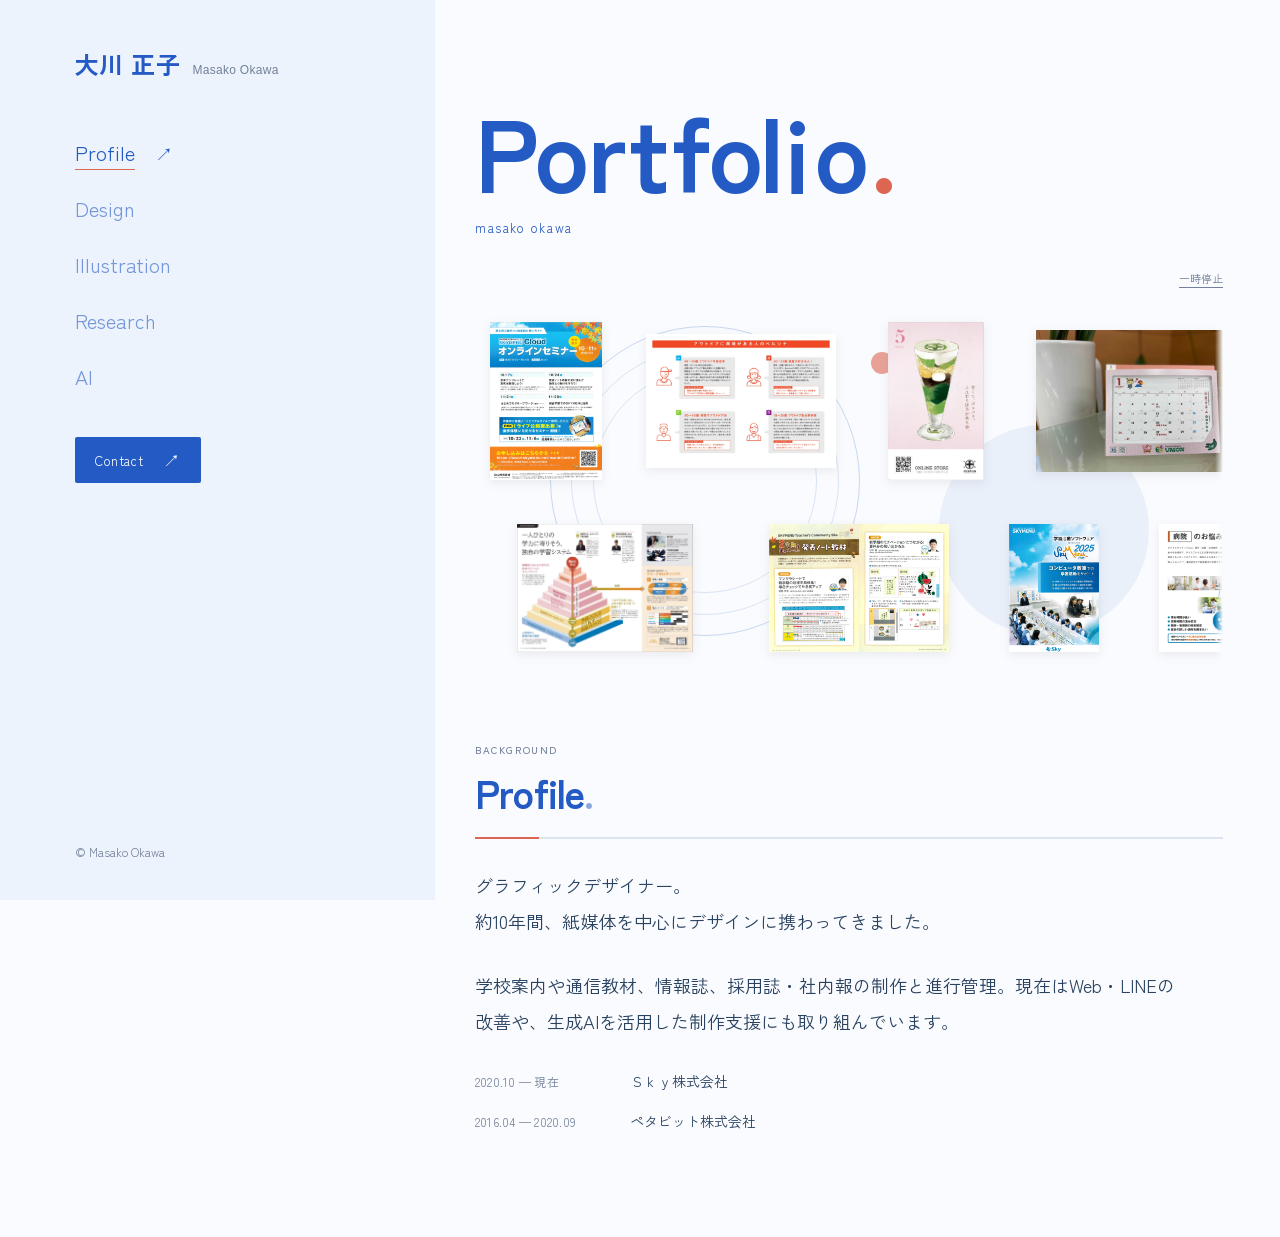
==== index.html @ 20b91e64 "Add portfolio site for GitHub Pages Static HTML/CSS/JS portfolio site (no build step), published via" ====
<!doctype html>
<html lang="ja">
<head><meta charset="utf-8"><meta name="viewport" content="width=device-width,initial-scale=1"><meta name="description" content="大川正子のポートフォリオ。デザイン、イラスト企画、リサーチ、AIを活用した制作の取り組み。"><title>Masako Okawa — Portfolio</title><meta name="theme-color" content="#245ac4"><link rel="stylesheet" href="style.css"><script src="app.js" defer></script></head>
<body><a class="skip" href="#content">本文へ</a><main class="portfolio"><aside class="sidebar"><h1>大川 正子<span>Masako Okawa</span></h1><button class="mobile-menu-toggle" type="button" aria-expanded="false" aria-controls="category-navigation"><span class="menu-icon" aria-hidden="true"></span>Menu</button><nav id="category-navigation" aria-label="プロフィールと作品"><button class="menu-link profile-link" data-view="profile" aria-controls="content" aria-pressed="true"><span>Profile</span></button><button class="menu-link design" data-view="design" aria-controls="content" aria-pressed="false"><span>Design</span></button><button class="menu-link illustration" data-view="illustration" aria-controls="content" aria-pressed="false"><span>Illustration</span></button><button class="menu-link research" data-view="research" aria-controls="content" aria-pressed="false"><span>Research</span></button><button class="menu-link ai" data-view="ai" aria-controls="content" aria-pressed="false"><span>AI</span></button></nav><a class="contact-button" href="mailto:masako.okawa0301@gmail.com" aria-label="Contact：メールで連絡する">Contact <span aria-hidden="true">↗</span></a><small class="copyright">© Masako Okawa</small></aside><section id="content" class="content" aria-live="polite" aria-atomic="true" aria-label="プロフィールと作品" tabindex="-1"><h2>Profile</h2><p>グラフィックデザイナー。約10年間、紙媒体を中心に制作に携わり、Web・LINEの改善や生成AIを活用した制作支援にも取り組んでいます。</p></section></main>
<template id="profile-template"><div class="profile"><header class="intro"><h2 class="intro-title">Portfolio<span class="intro-period">.</span></h2><p class="hero-name">masako okawa</p><div class="intro-works"><a href="#design" aria-label="Designの作品を見る"><img src="assets/portfolio-clark-1.webp" width="1444" height="1047" alt="クラーク記念国際高等学校の学校案内"><span>Design <span aria-hidden="true">↗</span></span></a><a href="#illustration" aria-label="Illustrationの作品を見る"><img src="assets/popy-5-2019-08.webp" width="2527" height="1701" alt="通信教材ポピーのブラジルを題材にした外表紙"><span>Illustration <span aria-hidden="true">↗</span></span></a></div></header><section class="profile-bio" aria-labelledby="profile-heading"><h3 id="profile-heading" class="section-heading" data-kicker="BACKGROUND"><span>Profile</span></h3><p>グラフィックデザイナー。<br>約10年間、紙媒体を中心にデザインに携わってきました。</p><p>学校案内や通信教材、情報誌、採用誌・社内報の制作と進行管理。現在はWeb・LINEの改善や、生成AIを活用した制作支援にも取り組んでいます。</p><div class="career"><p><span>2020.10 — 現在</span>Ｓｋｙ株式会社</p><p><span>2016.04 — 2020.09</span>ペタビット株式会社</p></div></section></div></template><dialog id="image-viewer" aria-label="作品の拡大表示"><button class="viewer-close" aria-label="拡大表示を閉じる">×</button><img id="viewer-image" alt=""><p id="viewer-caption"></p></dialog></body></html>
---- style.css ----
@import url('https://fonts.googleapis.com/css2?family=Shippori+Mincho:wght@400;500;600;800&family=Zen+Kaku+Gothic+New:wght@400;500;700&display=swap');
:root{--ink:#196b70;--muted:#68817b;--paper:#fbf9f0;--serif:'Shippori Mincho','Noto Serif CJK JP',"Hiragino Mincho ProN","Yu Mincho",serif;--sans:'Zen Kaku Gothic New','Noto Sans CJK JP',"Hiragino Kaku Gothic ProN","Yu Gothic",Meiryo,sans-serif}*{box-sizing:border-box}body{margin:0;background:var(--paper);color:var(--ink);font-family:var(--sans);-webkit-font-smoothing:antialiased}button{font:inherit;color:inherit;cursor:pointer}button:focus-visible,a:focus-visible,summary:focus-visible{outline:2px solid var(--ink);outline-offset:6px}.skip{position:fixed;top:-80px;left:20px;padding:12px;background:var(--paper);color:var(--ink);z-index:5}.skip:focus{top:10px}.portfolio{display:grid;grid-template-columns:320px minmax(0,1fr);gap:80px;padding:45px 12px 40px 75px;min-height:100vh;max-width:1700px;margin:auto}.sidebar{position:sticky;top:45px;align-self:start;min-height:calc(100vh - 85px);display:flex;flex-direction:column}.sidebar h1{font-size:30px;font-weight:400;line-height:1.6;margin:0 0 58px;letter-spacing:.01em}.sidebar h1>span{display:block;font-size:23px;letter-spacing:0}.sidebar nav{display:flex;flex-direction:column;gap:30px;align-items:flex-start;padding:25px 0 32px;border-top:1px solid #196b702b;border-bottom:1px solid #196b702b;width:260px}.menu-link{display:flex;align-items:center;gap:10px;border:0;background:none;padding:5px 0;font-size:30px;line-height:1.5;text-align:left;font-weight:400}.menu-link[aria-pressed="true"]>span:last-child,.menu-link:hover>span:last-child{text-decoration:underline;text-underline-offset:5px;text-decoration-thickness:1px}.bubble{display:block;width:27px;height:27px;flex:0 0 27px;border:1px solid #b4d7ce9c;border-radius:50%;background:radial-gradient(ellipse at 25% 22%,#fffffff0 5%,#ffffff70 28%,transparent 65%),linear-gradient(140deg,#eaf4ed,#d1e9e3 50%,var(--tone))}.design{--tone:#78bbb0}.illustration{--tone:#9bcc9c}.research{--tone:#85beda}.ai{--tone:#97abc7}.profile-link{--tone:#c3d5cf}.copyright{display:block;margin-top:auto;padding-top:70px;font-size:14px;font-weight:400}.content{min-width:0;padding:38px 45px 50px 0;outline:none;scroll-margin-top:25px}.content h2{font-size:32px;font-weight:400;line-height:1.6;margin:0 0 35px;letter-spacing:.01em}.profile h2 span{display:block;font-size:20px;margin-top:6px;color:var(--muted)}.content p{font-size:18px;line-height:2;max-width:700px;margin:0 0 28px}.career{margin-top:50px}.career p{font-size:15px;margin-bottom:12px}.career span{display:inline-block;min-width:155px;color:var(--muted)}.content .image-note{font-size:13px;color:var(--muted);margin:-15px 0 38px}.project{margin-bottom:55px}.project h3{font-size:24px;line-height:1.7;font-weight:400;margin:0 0 18px}.project>p{font-size:17px}.project details{font-size:15px;color:var(--muted)}.project summary{cursor:pointer;padding:6px 0;width:fit-content}.project details p{font-size:15px;margin:20px 0;line-height:2}.project+.project{padding-top:20px}@media(max-width:1100px){.portfolio{grid-template-columns:260px minmax(0,1fr);gap:45px;padding-left:45px}.sidebar h1{font-size:27px}.sidebar nav{width:225px}.menu-link{font-size:27px}.content{padding-right:25px}.content p{font-size:16px}.project h3{font-size:22px}}@media(max-width:800px){.portfolio{grid-template-columns:210px minmax(0,1fr);gap:35px;padding:35px 25px}.sidebar{top:35px}.sidebar h1{font-size:24px}.sidebar h1>span{font-size:18px}.sidebar nav{width:190px;gap:23px}.menu-link{font-size:23px;gap:8px}.bubble{width:23px;height:23px;flex-basis:23px}.content{padding-top:28px;padding-right:0}.content h2{font-size:27px}.career span{display:block;font-size:12px}.copyright{font-size:12px}}@media(max-width:650px){.portfolio{display:block;padding:28px 24px}.sidebar{position:static;min-height:0}.sidebar h1{margin-bottom:23px;font-size:24px}.sidebar h1>span{font-size:16px}.sidebar nav{width:100%;display:flex;flex-direction:row;flex-wrap:wrap;gap:12px 20px;padding:18px 0}.menu-link{font-size:17px;gap:7px;min-height:44px}.bubble{width:21px;height:21px;flex-basis:21px}.copyright{display:none}.content{padding:38px 0 20px}.content h2{font-size:26px;margin-bottom:27px}.profile h2 span{font-size:17px}.content p{font-size:15px;line-height:2}.project h3{font-size:21px}.project>p{font-size:15px}.project details p{font-size:14px}.career p{font-size:14px}.career span{display:inline-block;min-width:125px}.content .image-note{font-size:12px}}
/* Smaller navigation, profile first, restrained motion. */
.sidebar h1{font-size:24px;margin-bottom:46px}.sidebar h1>span{font-size:18px}.menu-link{font-size:22px;min-height:44px}.sidebar nav{gap:22px}.bubble{width:23px;height:23px;flex-basis:23px;animation:water-drift 6s ease-in-out infinite}.illustration .bubble{animation-delay:-1.5s}.research .bubble{animation-delay:-3s}.ai .bubble{animation-delay:-4.5s}.profile-link .bubble{animation-delay:-2.3s}.menu-link:hover .bubble{animation-play-state:paused}.content h2{font-size:27px}@keyframes water-drift{0%,100%{transform:translateY(0)}50%{transform:translateY(-3px)}}@media(max-width:800px){.sidebar h1{font-size:22px}.sidebar h1>span{font-size:16px}.menu-link{font-size:20px}}@media(max-width:650px){.sidebar h1{font-size:22px;margin-bottom:22px}.menu-link{font-size:17px}.sidebar nav{gap:12px 20px}.bubble{width:21px;height:21px;flex-basis:21px}.content h2{font-size:24px}}@media(prefers-reduced-motion:reduce){.bubble{animation:none}*{transition:none!important}}
/* Blue palette and reserved image space. */
:root{--ink:#245ac4;--muted:#738099;--paper:#fafbfe}.sidebar h1{letter-spacing:.04em}.sidebar h1>span{color:var(--muted);font-size:16px;margin-top:3px;letter-spacing:.015em}.sidebar nav{border-color:#245ac422}.bubble{border-color:#bfd2f5;background:radial-gradient(ellipse at 25% 22%,#fffffff0 5%,#ffffff70 28%,transparent 65%),linear-gradient(140deg,#edf5ff,#dbe8fc 50%,var(--tone))}.design{--tone:#9bbcf0}.illustration{--tone:#c0c9ef}.research{--tone:#9dcde9}.ai{--tone:#a7b5e6}.profile-link{--tone:#bbd3f2}.content h2{padding-bottom:15px;border-bottom:1px solid #dce4f0;margin-bottom:30px;font-size:25px;letter-spacing:.025em}.content p{color:#294260}.content .career p{color:#294260}.image-placeholder{width:100%;aspect-ratio:4/3;display:flex;align-items:center;justify-content:center;background:#e8e8e8;overflow:hidden;margin:0 0 25px;color:#6b6b6b}.image-placeholder>span{font-size:12px;letter-spacing:.04em}.profile-image{aspect-ratio:16/9;margin-bottom:32px}.project h3{font-size:20px;margin-bottom:14px;line-height:1.8}.project>p{font-size:15px;line-height:2}.project details p{font-size:14px}.project{margin-bottom:65px}.project+.project{padding-top:0}.content .profile>p{font-size:16px}.content .profile .career p{font-size:14px}.content{max-width:850px}.menu-link[aria-pressed="true"]>span:last-child{text-decoration-thickness:1px;text-underline-offset:7px}.copyright{color:var(--muted);font-size:12px}@media(max-width:650px){.content h2{font-size:23px;padding-bottom:12px;margin-bottom:24px}.project h3{font-size:19px}.image-placeholder{margin-bottom:20px}.profile-image{margin-bottom:25px}.content .profile>p{font-size:15px}.content .profile .career p{font-size:13px}.project{margin-bottom:45px}}
.work-gallery{display:grid;grid-template-columns:repeat(2,minmax(0,1fr));gap:30px 22px;margin:0 0 30px}.work-gallery figure{margin:0;min-width:0}.work-gallery a{display:block;background:#eceef0;padding:12px;transition:background .2s}.work-gallery a:hover{background:#e0e5ee}.work-gallery img{display:block;width:100%;height:auto;object-fit:contain}.work-gallery figcaption{font-size:12px;color:var(--muted);line-height:1.7;margin-top:10px}@media(max-width:650px){.work-gallery{grid-template-columns:1fr;gap:25px;margin-bottom:25px}.work-gallery a{padding:10px}}

/* Introduce each project before showing its artwork. */
.work-gallery a,.work-gallery a:hover{background:transparent;padding:0}.work-gallery img{box-shadow:0 4px 16px rgba(30,45,70,.12)}.project>p{margin-bottom:28px}.work-gallery{gap:32px 26px}.work-gallery figcaption{margin-top:13px}@media(max-width:650px){.work-gallery a{padding:0}.work-gallery{gap:28px}.project>p{margin-bottom:24px}}
/* One large flyer with a compact, scrollable selector. */
.flyer-gallery{margin:0 0 30px}.flyer-main{margin:0 0 24px}.flyer-main a{display:block}.flyer-main img{display:block;width:100%;height:auto;box-shadow:0 4px 16px rgba(30,45,70,.12)}.flyer-main figcaption{font-size:12px;line-height:1.8;color:var(--muted);margin-top:15px}.flyer-thumbnails{display:flex;gap:16px;overflow-x:auto;padding:7px 4px 12px;scroll-snap-type:x proximity;scrollbar-width:thin;scrollbar-color:#becceb transparent}.flyer-thumbnail{display:block;flex:0 0 72px;padding:0;border:0;background:none;border-radius:0;scroll-snap-align:start;opacity:.6;transition:opacity .2s}.flyer-thumbnail img{display:block;width:100%;height:auto}.flyer-thumbnail:hover,.flyer-thumbnail[aria-pressed="true"]{opacity:1}.flyer-thumbnail[aria-pressed="true"]{outline:2px solid var(--ink);outline-offset:4px}.flyer-thumbnail:focus-visible{outline:2px solid var(--ink);outline-offset:4px}@media(max-width:650px){.flyer-thumbnails{gap:15px}.flyer-thumbnail{flex-basis:62px}.flyer-main{margin-bottom:20px}.flyer-main figcaption{font-size:11px}}
/* Artwork lightbox. */
body.viewer-open{overflow:hidden}#image-viewer{position:fixed;inset:0;width:100vw;height:100dvh;max-width:none;max-height:none;margin:0;padding:58px 40px 22px;border:0;background:transparent;color:white;overflow:auto}#image-viewer::backdrop{background:rgba(15,25,43,.9)}#viewer-image{display:block;max-width:100%;max-height:calc(100dvh - 120px);width:auto;height:auto;object-fit:contain;margin:0 auto;box-shadow:0 8px 35px #0004}#viewer-caption{font-size:13px;line-height:1.6;text-align:center;margin:15px auto 0;width:fit-content;max-width:100%;color:#fff}.viewer-close{position:fixed;top:10px;right:16px;width:44px;height:44px;padding:0;border:0;background:none;color:#fff;font-size:35px;line-height:1;cursor:pointer}.viewer-close:focus-visible{outline:2px solid white;outline-offset:2px}.flyer-main a{cursor:zoom-in}@media(max-width:650px){#image-viewer{padding:60px 12px 20px}#viewer-caption{font-size:12px}}
.related-results{margin-top:30px}.related-results h4{font-size:15px;font-weight:400;line-height:1.8;margin:0 0 18px;color:var(--ink)}.related-results p{font-size:14px;line-height:2;margin:0 0 18px}
/* Blue section bands anchor the otherwise quiet two-pane layout. */
.content h2{display:block;background:var(--ink);color:#fff;border:0;padding:18px 25px;margin:0 0 32px;font-size:26px;line-height:1.5;font-weight:400;letter-spacing:.035em}.profile h2{margin-bottom:32px}.project h3{color:var(--ink)}@media(max-width:650px){.content h2{padding:15px 18px;font-size:23px;margin-bottom:26px}.profile h2{margin-bottom:26px}}
/* Stronger graphic hierarchy and explicit navigation selection. */
.sidebar nav{width:260px;gap:10px;border:0;padding:0}.menu-link{width:100%;min-height:54px;padding:10px 15px;border:1px solid #cddaf0;background:#fff;color:var(--ink);font-size:20px;line-height:1.6;gap:13px;transition:background .18s,color .18s,border-color .18s}.menu-link:hover{background:#eaf1fd;border-color:#93b0e4}.menu-link[aria-pressed="true"]{background:var(--ink);border-color:var(--ink);color:#fff}.menu-link[aria-pressed="true"]>span:last-child,.menu-link:hover>span:last-child{text-decoration:none}.menu-link[aria-pressed="true"]:after{content:'›';margin-left:auto;font-size:25px;line-height:1}.menu-link[aria-pressed="true"] .bubble{border-color:#ffffffb3;background:radial-gradient(ellipse at 25% 22%,#fff 5%,#ffffff90 28%,transparent 65%),linear-gradient(140deg,#cfe4ff,#a9ccff 60%,#8eb8f6)}.sidebar h1{font-weight:500}.content h2{font-size:30px;font-weight:600;padding:18px 25px;letter-spacing:.025em}.project h3{font-size:23px;font-weight:600;line-height:1.7;margin:0 0 15px}.project>p{font-size:15px;color:#34435d}.related-results h4{font-weight:600;font-size:17px}.content .career span{font-size:12px;letter-spacing:.02em}.content .career p{font-size:14px}@media(max-width:1100px){.sidebar nav{width:225px}}@media(max-width:800px){.sidebar nav{width:190px}.menu-link{font-size:18px;padding:9px 11px;gap:9px}.content h2{font-size:27px}.project h3{font-size:21px}}@media(max-width:650px){.sidebar nav{display:grid;grid-template-columns:repeat(2,minmax(0,1fr));width:100%;gap:9px;padding:0}.menu-link{font-size:16px;min-height:48px;padding:9px 11px;gap:8px}.menu-link[aria-pressed="true"]:after{font-size:21px}.content h2{font-size:25px;padding:15px 18px}.project h3{font-size:20px}.related-results h4{font-size:16px}}

/* Keep long editorial artwork and its selector in a practical viewing area. */
.flyer-main img.long-artwork{width:auto;max-width:100%;height:auto;max-height:720px;margin-inline:auto}.flyer-thumbnail{min-height:44px}.flyer-thumbnail img{max-height:100px;object-fit:contain}

@media(max-width:360px){.menu-link{font-size:14px;padding-inline:8px;gap:6px}.menu-link .bubble{width:18px;height:18px;flex-basis:18px}}

/* Long newsletters retain their original layout in the enlarged, scrollable view. */
#image-viewer.viewer-long #viewer-image{width:min(100%,1000px);height:auto;max-height:none}

/* Portrait previews scale to the viewport; full artwork stays available on click. */
.flyer-main img.portrait-artwork{width:auto;max-width:min(100%,420px);height:auto;max-height:min(560px,65svh);margin-inline:0}
.flyer-main img.long-artwork{max-width:min(100%,360px);max-height:min(480px,60svh);margin-inline:0}
@media(max-width:650px){.flyer-main img.portrait-artwork{max-height:min(480px,62svh)}.flyer-main img.long-artwork{max-height:min(420px,56svh)}}

/* Keep spreads and landscape artwork in balance with portrait flyers. */
.flyer-main img:not(.portrait-artwork){width:auto;max-width:min(100%,600px);max-height:min(460px,60svh);height:auto;margin-inline:0}

/* Quiet, type-led opening with real work and unboxed navigation. */
.sidebar nav{gap:8px}.menu-link,.menu-link:hover,.menu-link[aria-pressed="true"]{border:0;background:transparent;color:var(--ink);padding:8px 0;min-height:48px;transition:opacity .2s;gap:0}
.menu-link{opacity:.6}.menu-link:hover,.menu-link[aria-pressed="true"]{opacity:1}.menu-link[aria-pressed="true"]>span:last-child{text-decoration:underline;text-underline-offset:8px;text-decoration-thickness:1px}.menu-link[aria-pressed="true"]:after{content:'↗';font-size:18px;margin-left:20px}.bubble{display:none}
.content h2{background:none;color:var(--ink);padding:0 0 18px;border-bottom:1px solid #dce4f0;font-weight:500}
.intro{padding:0 0 48px}.content .intro-kicker{font-size:11px;letter-spacing:.16em;color:var(--muted);margin:0 0 14px;line-height:1.5}
.content .intro-title{font-size:clamp(42px,6.7vw,94px);line-height:1.05;letter-spacing:-.065em;font-weight:600;border:0;margin:0 0 34px;padding:0;white-space:nowrap}.intro-period{color:#8aa8dc}
.content .intro-lead{font-size:clamp(25px,3vw,40px);font-weight:500;line-height:1.65;letter-spacing:.055em;color:#294260;margin-bottom:20px}.content .intro-summary{font-size:14px;line-height:2;color:var(--muted);margin-bottom:30px}
.intro-works{display:grid;grid-template-columns:1fr 1fr;gap:22px;max-width:650px;align-items:start}.intro-works a{display:block;text-decoration:none;color:var(--ink)}.intro-works img{display:block;width:100%;height:auto;transition:transform .3s}.intro-works a:hover img{transform:translateY(-4px)}.intro-works a>span{display:flex;justify-content:space-between;font-size:12px;margin-top:13px;line-height:1.6}
.profile-bio{padding-top:32px;border-top:1px solid #dce4f0}.profile-bio h3{font-size:21px;font-weight:500;margin:0 0 22px}.profile-bio .career{margin-top:28px}
.intro>*{animation:intro-enter .75s both cubic-bezier(.2,.6,.2,1)}.intro .intro-title{animation-delay:.08s}.intro .intro-lead{animation-delay:.16s}.intro .intro-summary{animation-delay:.24s}.intro .intro-works{animation-delay:.32s}
@keyframes intro-enter{from{opacity:0;transform:translateY(14px)}to{opacity:1;transform:translateY(0)}}
@media(max-width:800px) and (min-width:651px){.content .intro-title{font-size:44px}.intro-works{gap:14px}.desktop-break{display:none}}
@media(max-width:650px){.sidebar h1{margin-bottom:14px}.sidebar nav{display:flex;flex-direction:row;gap:3px 18px}.menu-link{width:auto;font-size:15px;min-height:44px;padding:5px 0}.menu-link[aria-pressed="true"]:after{display:none}.content{padding-top:30px}.content .intro-title{font-size:clamp(38px,11vw,68px);margin-bottom:26px}.content .intro-kicker{font-size:9px;letter-spacing:.12em}.content .intro-lead{font-size:27px}.content .intro-summary{font-size:13px}.desktop-break{display:none}.intro-works{gap:16px}.intro{padding-bottom:32px}.profile-bio{padding-top:26px}}
@media(prefers-reduced-motion:reduce){.intro>*{animation:none}.intro-works img{transition:none}.intro-works a:hover img{transform:none}}
.profile h2.intro-title span{display:inline;font:inherit;margin:0;color:#8aa8dc}
/* Small square accents for section headings; restrained newsletter enlargement. */
.content>h2,.profile-bio h3{display:flex;align-items:center;gap:13px}
.content>h2:before,.profile-bio h3:before{content:'';display:block;flex:0 0 10px;width:10px;height:10px;background:var(--ink)}
#image-viewer.viewer-long #viewer-image{width:min(100%,620px)}
@media(max-width:650px){.content>h2,.profile-bio h3{gap:10px}.content>h2:before,.profile-bio h3:before{width:8px;height:8px;flex-basis:8px}}

/* Editorial section titles echo the opening typography. */
.content>h2.section-heading,.profile-bio h3.section-heading{display:block;position:relative;border:0;padding:0 0 24px;margin:0 0 38px;line-height:1.08;letter-spacing:-.045em;font-size:clamp(40px,4.5vw,64px);font-weight:700;overflow:hidden;color:var(--ink)}
.content>h2.section-heading:before,.profile-bio h3.section-heading:before{content:attr(data-kicker);display:block;width:auto;height:auto;background:none;margin:0 0 14px;font-size:10px;font-weight:500;letter-spacing:.16em;line-height:1.5;color:var(--muted);animation:title-rise .65s both}
.section-heading>span{display:block;animation:title-rise .75s cubic-bezier(.2,.6,.2,1) both}.section-heading>span:after{content:'.';color:#8aa8dc}
.content>h2.section-heading:after,.profile-bio h3.section-heading:after{content:'';position:absolute;bottom:0;left:0;width:100%;height:1px;background:linear-gradient(90deg,var(--ink) 0 64px,#dce4f0 64px);transform-origin:left;animation:title-line .9s .12s cubic-bezier(.2,.6,.2,1) both}
.profile-bio h3.section-heading{font-size:40px;margin-bottom:28px}.profile-bio{border:0;padding-top:14px}
@keyframes title-rise{from{opacity:0;transform:translateY(18px)}to{opacity:1;transform:translateY(0)}}
@keyframes title-line{from{transform:scaleX(0);opacity:0}to{transform:scaleX(1);opacity:1}}
@media(max-width:650px){.content>h2.section-heading{font-size:42px;margin-bottom:30px;padding-bottom:22px}.profile-bio h3.section-heading{font-size:36px}.content>h2.section-heading:before,.profile-bio h3.section-heading:before{font-size:9px;margin-bottom:12px}}
@media(prefers-reduced-motion:reduce){.section-heading>span,.content>h2.section-heading:before,.profile-bio h3.section-heading:before,.content>h2.section-heading:after,.profile-bio h3.section-heading:after{animation:none}}
/* Pale blue navigation field separates browsing from the artwork. */
.sidebar{isolation:isolate}.sidebar:before{content:'';position:absolute;z-index:-1;top:-45px;left:-100vw;right:-40px;height:100vh;background:#edf3fc;pointer-events:none}
@media(max-width:1100px){.sidebar:before{right:-22.5px}}
@media(max-width:800px){.sidebar:before{top:-35px;right:-17.5px}}
@media(max-width:650px){.sidebar{padding-bottom:24px}.sidebar:before{top:-28px;left:-24px;right:-24px;bottom:0;height:auto}.content{padding-top:34px}}
@media(max-width:650px){.sidebar{position:relative;top:auto}}
/* Warm accent starts the heading rule; a handwritten name softens the navigation. */
:root{--accent:#dc6652}
.content>h2.section-heading:after,.profile-bio h3.section-heading:after{height:2px;background:linear-gradient(90deg,var(--accent) 0 64px,#dce4f0 64px);animation:accent-rule .95s .12s cubic-bezier(.16,.65,.25,1) both}
@keyframes accent-rule{0%{transform:scaleX(0);opacity:0}20%{opacity:1}100%{transform:scaleX(1);opacity:1}}
.sidebar h1>span{font-family:'Snell Roundhand','Apple Chancery','Segoe Script','Brush Script MT',cursive;font-size:27px;font-weight:400;line-height:1.5;letter-spacing:.01em;color:var(--ink);margin-top:3px}
@media(max-width:800px){.sidebar h1>span{font-size:25px}}
@media(prefers-reduced-motion:reduce){.content>h2.section-heading:after,.profile-bio h3.section-heading:after{animation:none}}
/* Name lockup: Japanese name leads, smaller roman lettering sits alongside it. */
.sidebar h1{display:flex;align-items:baseline;gap:12px;flex-wrap:wrap;line-height:1.6;letter-spacing:.025em}
.sidebar h1>span{display:inline;font-family:Arial,"Hiragino Kaku Gothic ProN","Yu Gothic",Meiryo,sans-serif;font-size:12px;font-weight:400;line-height:1.6;letter-spacing:.025em;color:var(--muted);margin:0;white-space:nowrap}
@media(max-width:800px){.sidebar h1{gap:9px}.sidebar h1>span{font-size:11px}}
.menu-link[aria-pressed="true"]>span:last-child,.menu-link:hover>span:last-child{text-decoration-color:var(--accent)}

/* Work labels, generous project spacing, and quiet one-time reveals. */
.project{margin-bottom:104px}.project:last-child{margin-bottom:20px}
.content .project-type{display:flex;align-items:center;gap:9px;font-size:10px;font-weight:600;letter-spacing:.12em;line-height:1.6;color:#596b87;margin:0 0 12px}
.project-type:before{content:'';width:15px;height:2px;flex:0 0 15px;background:var(--accent)}
.project h3{font-size:24px;font-weight:600;line-height:1.65;letter-spacing:.015em;margin-bottom:16px;max-width:690px}
.project>p:not(.project-type){max-width:640px;margin-bottom:26px}
.flyer-main a{position:relative;width:fit-content;max-width:100%}
.flyer-main a:after{content:'＋';position:absolute;right:12px;bottom:12px;display:grid;place-items:center;width:34px;height:34px;border-radius:50%;background:#fafbfef2;color:var(--ink);font-size:23px;line-height:1;opacity:0;transform:translateY(4px);transition:opacity .2s,transform .2s;pointer-events:none;box-shadow:0 2px 12px #1e2d7014}
.flyer-main a:hover:after,.flyer-main a:focus-visible:after{opacity:1;transform:none}
.project.will-reveal{opacity:0;transform:translateY(16px);transition:opacity .65s ease,transform .65s cubic-bezier(.2,.6,.2,1)}
.project.will-reveal.is-revealed,.project.will-reveal:focus-within{opacity:1;transform:none}
@media(max-width:800px){.project h3{font-size:21px}}
@media(max-width:650px){.project{margin-bottom:76px}.project h3{font-size:20px;margin-bottom:14px}.content .project-type{font-size:9px;letter-spacing:.09em;margin-bottom:10px}.project>p:not(.project-type){margin-bottom:24px}}
@media(hover:none){.flyer-main a:after{opacity:1;transform:none;width:28px;height:28px;font-size:19px;right:8px;bottom:8px}}
@media(prefers-reduced-motion:reduce){.project.will-reveal{opacity:1;transform:none;transition:none}.flyer-main a:after{transform:none;transition:none}}

/* Contact remains reachable in every category without covering the artwork. */
.contact-button{position:absolute;top:24px;right:max(28px,calc((100vw - 1550px)/2));z-index:2;display:inline-flex;align-items:center;justify-content:center;gap:20px;min-height:44px;padding:10px 20px;background:var(--ink);color:#fff;text-decoration:none;font-size:13px;letter-spacing:.045em;border-radius:2px;transition:background .2s,transform .2s}
.contact-button span{font-size:17px}.contact-button:hover{background:#194aa6;transform:translateY(-2px)}.contact-button:focus-visible{outline:2px solid var(--accent);outline-offset:4px}
@media(max-width:800px){.contact-button{top:20px;right:25px}.content{padding-top:52px}}
@media(max-width:650px){.contact-button{top:20px;right:24px;gap:10px;padding:9px 13px;font-size:12px}.sidebar h1{padding-right:110px;min-height:44px;gap:0 9px}.sidebar h1>span{font-size:11px}.content{padding-top:34px}}
@media(prefers-reduced-motion:reduce){.contact-button:hover{transform:none}}

/* Mobile-only larger opening and persistent navigation. */
@media(max-width:650px){
 .content .intro-title{font-size:clamp(41.8px,12.1vw,74.8px)}
 .sidebar{position:sticky;top:0;z-index:3;margin-top:-28px;padding-top:28px;padding-bottom:16px}
 .sidebar:before{top:0;bottom:0;height:auto}
 .contact-button{position:fixed;z-index:4}
 html{scroll-padding-top:var(--mobile-nav-height,190px)}
 .content{scroll-margin-top:0}
}

/* Contact joins desktop navigation; the mobile header folds into six controls. */
.contact-button{position:static;align-self:flex-start;margin-top:36px}
@media(max-width:650px){
 .sidebar{transition:padding .2s ease;overflow-anchor:none}
 .sidebar h1{max-height:80px;overflow:hidden;transition:max-height .2s ease,opacity .15s ease,margin .2s ease}
 .sidebar .contact-button{position:absolute;top:20px;right:0;margin:0}
 .sidebar.is-compact{padding-top:8px;padding-bottom:8px}
 .sidebar.is-compact h1{max-height:0;min-height:0;opacity:0;margin-bottom:0;padding:0;pointer-events:none}
 .sidebar.is-compact nav{display:grid;grid-template-columns:repeat(3,minmax(0,1fr));gap:0 8px;width:100%;align-items:center}
 .sidebar.is-compact .menu-link{font-size:13px;min-height:44px;padding:5px 0;justify-content:center}
 .sidebar.is-compact .contact-button{top:auto;bottom:8px;right:0;width:calc((100% - 16px)/3);min-height:44px;padding:6px;gap:7px;font-size:12px}
}

@media(max-width:650px){.sidebar.is-compact{margin-bottom:max(0px,calc(var(--expanded-nav-height,150px) - 104px))}}

/* Reading mode: a single compact row, categories open on demand. */
.mobile-menu-toggle{display:none}
@media(max-width:650px){
 .sidebar.is-compact{min-height:60px;margin-bottom:max(0px,calc(var(--expanded-nav-height,150px) - 60px))}
 .sidebar.is-compact .mobile-menu-toggle{display:inline-flex;align-items:center;gap:12px;min-height:44px;padding:8px 0;border:0;background:none;font-size:14px;color:var(--ink)}
 .menu-icon{position:relative;width:18px;height:12px;border-top:1px solid currentColor;border-bottom:1px solid currentColor}
 .menu-icon:before{content:'';position:absolute;left:0;right:0;top:5px;border-top:1px solid currentColor}
 .sidebar.is-compact nav{display:none;position:absolute;top:60px;left:-24px;right:-24px;width:auto;padding:12px 24px 20px;background:#edf3fc;box-shadow:0 10px 14px #2942600a;grid-template-columns:1fr 1fr;gap:4px 20px}
 .sidebar.is-compact.is-menu-open nav{display:grid}
 .sidebar.is-compact nav .menu-link{justify-content:flex-start;font-size:15px;min-height:44px}
 .sidebar.is-compact .contact-button{width:auto;padding:9px 14px;bottom:8px}
 .mobile-menu-toggle[aria-expanded="true"] .menu-icon{border:0}
 .mobile-menu-toggle[aria-expanded="true"] .menu-icon:before,.mobile-menu-toggle[aria-expanded="true"] .menu-icon:after{content:'';position:absolute;left:0;top:5px;width:18px;border-top:1px solid currentColor;transform:rotate(45deg)}
 .mobile-menu-toggle[aria-expanded="true"] .menu-icon:after{transform:rotate(-45deg)}
}

@media(max-width:650px){
 .sidebar .mobile-menu-toggle{display:inline-flex;align-items:center;align-self:flex-start;gap:12px;width:fit-content;min-height:44px;padding:8px 0;border:0;background:none;font-size:14px;color:var(--ink)}
 .sidebar nav,.sidebar.is-compact nav{display:none;position:absolute;top:100%;left:-24px;right:-24px;width:auto;padding:12px 24px 20px;background:#edf3fc;box-shadow:0 10px 14px #2942600a;grid-template-columns:1fr 1fr;gap:4px 20px}
 .sidebar.is-menu-open nav{display:grid}
 .sidebar nav .menu-link{justify-content:flex-start;font-size:15px;min-height:44px}
}

/* Bring mobile controls closer to the blue-to-white boundary. */
@media(max-width:650px){
 .sidebar{padding-bottom:4px}
 .sidebar.is-compact{padding-bottom:4px;min-height:56px;margin-bottom:max(0px,calc(var(--expanded-nav-height,138px) - 56px))}
 .sidebar.is-compact .contact-button{bottom:4px}
 .sidebar nav,.sidebar.is-compact nav{padding-bottom:4px}
}

/* Show categories on arrival; fold them into Menu only while scrolling. */
@media(max-width:650px){
 .sidebar:not(.is-compact) .mobile-menu-toggle{display:none}
 .sidebar:not(.is-compact) nav{display:flex;position:static;flex-direction:row;flex-wrap:wrap;width:100%;gap:3px 18px;padding:0;background:none;box-shadow:none}
 .sidebar:not(.is-compact) nav .menu-link{font-size:15px}
}

/* Mobile opening fills its available width; navigation gains a clearer blue field. */
@media(max-width:650px){
 .intro{container-type:inline-size}
 .content .intro-title{font-size:18cqw}
 .sidebar:before{background:#dce8f8}
 .sidebar nav,.sidebar.is-compact nav{background:#dce8f8}
 .sidebar:not(.is-compact) nav{background:transparent}
}

/* A shuffled, continuous strip of real work on the opening page. */
.work-loop{max-width:100%;margin-top:32px}
.work-loop-toolbar{display:flex;justify-content:space-between;align-items:center;margin-bottom:14px;gap:16px}
.work-loop-toolbar>span{font-size:10px;letter-spacing:.14em;color:var(--muted)}
.work-loop-toolbar button{min-height:32px;padding:4px 0 4px 12px;border:0;background:none;font-size:11px;color:var(--muted);text-decoration:underline;text-underline-offset:4px}
.work-loop-viewport{overflow:hidden;max-width:100%}
.work-loop-track{display:flex;width:max-content;animation:work-flow 121s linear infinite;will-change:transform}
.work-loop-group{display:flex;gap:24px;padding-right:24px;flex:none}
.work-loop-group a{flex:0 0 220px;width:220px;color:var(--ink);text-decoration:none;display:block}
.work-loop-group img{display:block;width:220px;height:160px;object-fit:contain;object-position:left center}
.work-loop-group a>span{display:block;font-size:11px;margin-top:12px;line-height:1.6}
.work-loop.is-paused .work-loop-track,.work-loop-viewport:focus-within .work-loop-track{animation-play-state:paused}
@media(hover:hover){.work-loop-viewport:hover .work-loop-track{animation-play-state:paused}}
@keyframes work-flow{to{transform:translateX(-50%)}}
@media(max-width:650px){.work-loop{margin-top:26px}.work-loop-group{gap:18px;padding-right:18px}.work-loop-group a{flex-basis:190px;width:190px}.work-loop-group img{width:190px;height:140px}.work-loop-track{animation-duration:110s}.work-loop-toolbar button{min-height:44px}}
@media(prefers-reduced-motion:reduce){.work-loop-track{animation:none;transform:none}.work-loop-viewport{overflow-x:auto}.work-loop-group[aria-hidden]{display:none}.work-loop-toolbar button{display:none}}

/* A brisker editorial reel with staggered baselines and a masked title entrance. */
.work-loop-track{animation-duration:40s}
.work-loop-viewport{padding:28px 0 24px;mask-image:linear-gradient(90deg,transparent,#000 10px,#000 calc(100% - 10px),transparent)}
.work-loop-group{gap:32px;padding-right:32px;align-items:center}
.work-loop-group a{flex-basis:240px;width:240px;transform:translateY(var(--work-offset,0px));transition:transform .4s cubic-bezier(.2,.6,.2,1)}
.work-loop-group img{width:240px;height:175px;transition:transform .4s cubic-bezier(.2,.6,.2,1);transform-origin:center}
.work-loop-group a:hover img,.work-loop-group a:focus-visible img{transform:translateY(-6px) scale(1.035)}
.work-loop-group a>span{font-size:10px;letter-spacing:.04em}
.profile h2.intro-title .title-word{display:block;overflow:hidden;color:var(--ink);line-height:1.12}
.profile h2.intro-title .title-letter{display:inline-block;color:var(--ink);animation:letter-arrive .85s cubic-bezier(.16,1,.3,1) both;animation-delay:calc(.08s + var(--letter-order)*.035s)}
.profile h2.intro-title .title-dot{color:#8aa8dc}
@keyframes letter-arrive{from{transform:translateY(110%) rotate(4deg);opacity:0}to{transform:none;opacity:1}}
@media(max-width:650px){.work-loop-track{animation-duration:36s}.work-loop-group{gap:24px;padding-right:24px}.work-loop-group a{flex-basis:190px;width:190px}.work-loop-group img{width:190px;height:145px}.work-loop-viewport{padding-top:22px;padding-bottom:22px}}
@media(prefers-reduced-motion:reduce){.work-loop-track{animation:none}.work-loop-group a{transform:none;transition:none}.work-loop-group img,.work-loop-group a:hover img,.work-loop-group a:focus-visible img{transform:none;transition:none}.profile h2.intro-title .title-letter{animation:none}}

/* A graphic, two-row work mosaic replaces the generic introduction copy. */
.intro{position:relative;isolation:isolate;padding:20px 0 42px;background:radial-gradient(ellipse at 12% 20%,#dae8ffbd,transparent 60%),radial-gradient(ellipse at 90% 62%,#ecdff8c9,transparent 58%),radial-gradient(ellipse at 38% 96%,#f9ddd7c2,transparent 62%);background-size:150% 150%;animation:hero-color-drift 16s ease-in-out infinite alternate}
@keyframes hero-color-drift{from{background-position:0% 10%}to{background-position:100% 90%}}
.intro .intro-kicker{padding-left:12px}.profile h2.intro-title{position:relative;z-index:1;margin-bottom:0;padding-left:8px}
.work-loop{margin-top:-4px}.work-loop-toolbar{justify-content:flex-end;padding-right:12px;margin-bottom:6px;position:relative;z-index:2}.work-loop-toolbar>span{display:none}
.work-loop .tile-viewport{padding:7px 0;mask-image:linear-gradient(90deg,transparent,#000 8px,#000 calc(100% - 8px),transparent)}
.tile-group{gap:14px;padding-right:14px;align-items:center}
.tile-group .work-tile{position:relative;display:flex;align-items:center;justify-content:center;flex:0 0 var(--tile-width);width:var(--tile-width);height:var(--tile-height);padding:15px;transform:none;background:#ffffffb5;border-radius:3px;overflow:hidden;transition:background .3s,transform .3s}
.tile-group .tile-tone-1{background:#e5edffbd}.tile-group .tile-tone-2{background:#f5e9f1b3}
.tile-group .work-tile img{width:100%;height:100%;object-fit:contain;object-position:center;filter:drop-shadow(0 3px 5px #34435d17);transition:transform .4s cubic-bezier(.2,.6,.2,1)}
.tile-group .work-tile>span{position:absolute;bottom:8px;right:8px;padding:5px 7px;background:#fafbfef0;opacity:0;transform:translateY(5px);transition:opacity .2s,transform .2s;font-size:10px;margin:0}
.tile-group .work-tile:hover img,.tile-group .work-tile:focus-visible img{transform:scale(1.035)}
.tile-group .work-tile:hover>span,.tile-group .work-tile:focus-visible>span{opacity:1;transform:none}
.tile-track{animation-duration:22s}.tile-track-reverse{animation-duration:26s;animation-direction:reverse}
.work-loop:has(.tile-group a:focus-visible) .tile-track{animation-play-state:paused}
@media(hover:hover){.work-loop-viewport:hover .tile-track{animation-play-state:paused}}
.work-loop.is-paused .tile-track{animation-play-state:paused!important}
@media(max-width:650px){.intro{padding:18px 0 26px}.intro .intro-kicker{padding-left:8px}.profile h2.intro-title{padding-left:0}.work-loop{margin-top:-5px}.work-loop-toolbar{margin-bottom:0}.work-loop .tile-viewport{padding:5px 0}.tile-group{gap:10px;padding-right:10px}.tile-group .work-tile{flex-basis:calc(var(--tile-width)*.72);width:calc(var(--tile-width)*.72);height:calc(var(--tile-height)*.8);padding:10px}.tile-track{animation-duration:20s}.tile-track-reverse{animation-duration:24s}.work-loop-toolbar button{min-height:32px}}
@media(prefers-reduced-motion:reduce){.intro{animation:none}.tile-track{animation:none}.tile-group .work-tile img,.tile-group .work-tile:hover img,.tile-group .work-tile:focus-visible img{transform:none;transition:none}.tile-group .work-tile>span{transition:none}}

/* Name-led opening with open white space and no gradient treatment. */
.intro{background:none;animation:none;padding-top:8px}
.intro .intro-kicker{padding-left:0;margin-bottom:18px}
.profile h2.intro-title{font-size:clamp(58px,7.5vw,96px);font-weight:600;letter-spacing:-.055em;padding-left:0;margin-bottom:8px;line-height:1}
.profile h2.intro-title .name-line{line-height:1.02}
.profile h2.intro-title .name-line:last-child{text-align:right;padding-right:12%;font-weight:400}
.profile h2.intro-title .title-dot{color:var(--accent)}
.tile-group .work-tile,.tile-group .tile-tone-1,.tile-group .tile-tone-2{background:transparent;border-radius:0}
.work-loop-toolbar{padding-right:0}
@media(max-width:650px){.intro{padding-top:4px}.profile h2.intro-title{font-size:22cqw}.intro .intro-kicker{font-size:9px;letter-spacing:.1em;padding-left:0}.profile h2.intro-title .name-line:last-child{padding-right:5%}.work-loop{margin-top:2px}}

/* Match the title case used by the category headings. */
.profile h2.intro-title{font-size:clamp(58px,8vw,104px);font-weight:600;letter-spacing:-.055em;margin-bottom:12px}
@media(max-width:650px){.profile h2.intro-title{font-size:23cqw}}

/* Natural spacing keeps the lowercase r, t and f distinct. */
.profile h2.intro-title,.profile h2.intro-title .title-word,.profile h2.intro-title .title-letter{letter-spacing:0}

.profile h2.intro-title .title-letter{margin-right:.025em}
.profile h2.intro-title .title-letter:last-child{margin-right:0}
@media(max-width:650px){.profile h2.intro-title{font-size:21cqw}}

/* Optical pair adjustments, with room retained around r/t/f. */
.profile h2.intro-title .title-letter:nth-child(1){margin-right:-.045em}
.profile h2.intro-title .title-letter:nth-child(5){margin-right:-.02em}
.profile h2.intro-title .title-letter:nth-child(6){margin-right:-.025em}
.profile h2.intro-title .title-letter:nth-child(7){margin-right:0}
.content .hero-name{font-size:13px;letter-spacing:.12em;line-height:1.6;color:var(--ink);margin:2px 0 24px}
.concept-visual{margin:0 0 6px;max-width:750px}
.concept-labels{display:flex;justify-content:space-between;align-items:center;font-size:12px;letter-spacing:.09em;color:#596b87;padding:0 12px 0 4px}
.concept-visual svg{display:block;width:100%;height:auto;overflow:visible}
.signal-path{animation:signal-travel 7s linear infinite}
@keyframes signal-travel{to{stroke-dashoffset:-436}}
.intro.is-motion-paused .signal-path{animation-play-state:paused}
.intro .concept-visual{animation:intro-enter .9s .2s both}
.work-loop{margin-top:0}
@media(max-width:650px){.content .hero-name{font-size:12px;margin:0 0 24px}.concept-labels{font-size:11px;letter-spacing:.035em}.concept-visual{margin-bottom:8px}.concept-visual svg{margin-top:8px}}
@media(prefers-reduced-motion:reduce){.signal-path,.intro .concept-visual{animation:none}}

/* Abstract motion sits behind the work, without explanatory labels. */
.profile h2.intro-title .title-letter:nth-child(2){margin-right:-.015em}
.work-loop{position:relative;isolation:isolate;overflow:hidden;padding-bottom:12px}
.work-atmosphere{position:absolute;inset:40px 0 0;z-index:-1;overflow:hidden;pointer-events:none}
.work-atmosphere span{position:absolute;display:block;border-radius:50%}
.orbit-ring{width:310px;height:310px;left:10%;top:6%;border:1px solid #c6d7f0;animation:orbit-drift 18s ease-in-out infinite alternate}
.orbit-ring:before,.orbit-ring:after{content:'';position:absolute;inset:20px;border:1px solid #d8e3f4;border-radius:50%}.orbit-ring:after{inset:42px}
.orbit-disc{width:210px;height:210px;left:62%;top:32%;background:#eaf0fa;animation:disc-drift 15s ease-in-out -6s infinite alternate}
.orbit-dot{width:22px;height:22px;left:53%;top:13%;background:#dc6652;opacity:.6;animation:dot-drift 12s ease-in-out -3s infinite alternate}
@keyframes orbit-drift{from{transform:translate(-45px,20px) scale(.9)}to{transform:translate(105px,-35px) scale(1.1)}}
@keyframes disc-drift{from{transform:translate(45px,-25px) scale(.9)}to{transform:translate(-95px,40px) scale(1.1)}}
@keyframes dot-drift{from{transform:translate(80px,-5px)}to{transform:translate(-100px,170px)}}
.intro.is-motion-paused .work-atmosphere span{animation-play-state:paused}
@media(max-width:650px){.orbit-ring{width:230px;height:230px;left:-20%;top:5%}.orbit-disc{width:150px;height:150px;left:65%;top:45%}.orbit-dot{width:14px;height:14px}.work-atmosphere{top:34px}}
@media(prefers-reduced-motion:reduce){.work-atmosphere span{animation:none}}

.content>h3.group-heading{font-size:15px;font-weight:600;letter-spacing:.12em;color:var(--ink);margin:10px 0 14px;padding:0 0 10px;border-bottom:1px solid #dce4f0}.content>h3.group-heading~h3.group-heading{margin-top:70px}.content>p.group-lead{font-size:15px;line-height:2;color:var(--muted);margin:0 0 40px}

/* Headings read better in the clean gothic at screen sizes; weight (not a serif switch) carries the hierarchy. */
.sidebar h1,.profile h2.intro-title,.content>h2.section-heading,.profile-bio h3.section-heading,.project h3{font-family:var(--sans)}
.sidebar h1{font-weight:600;letter-spacing:.02em}
.profile h2.intro-title .title-letter,.profile h2.intro-title .title-word,.profile h2.intro-title .title-dot{font-family:var(--sans)}
.profile h2.intro-title{font-weight:700}
.content>h2.section-heading,.profile-bio h3.section-heading{font-weight:700;letter-spacing:-.02em}
.project h3{font-weight:600;letter-spacing:.01em}
.content .intro-kicker,.content .project-type,.related-results h4,.work-loop-toolbar>span,.work-loop-toolbar button,.content>h3.group-heading{font-family:var(--sans)}
@media(max-width:650px){.sidebar h1{letter-spacing:.02em}}
/* Back on the bold gothic, restore its tuned optical kerning (set earlier in the file). */
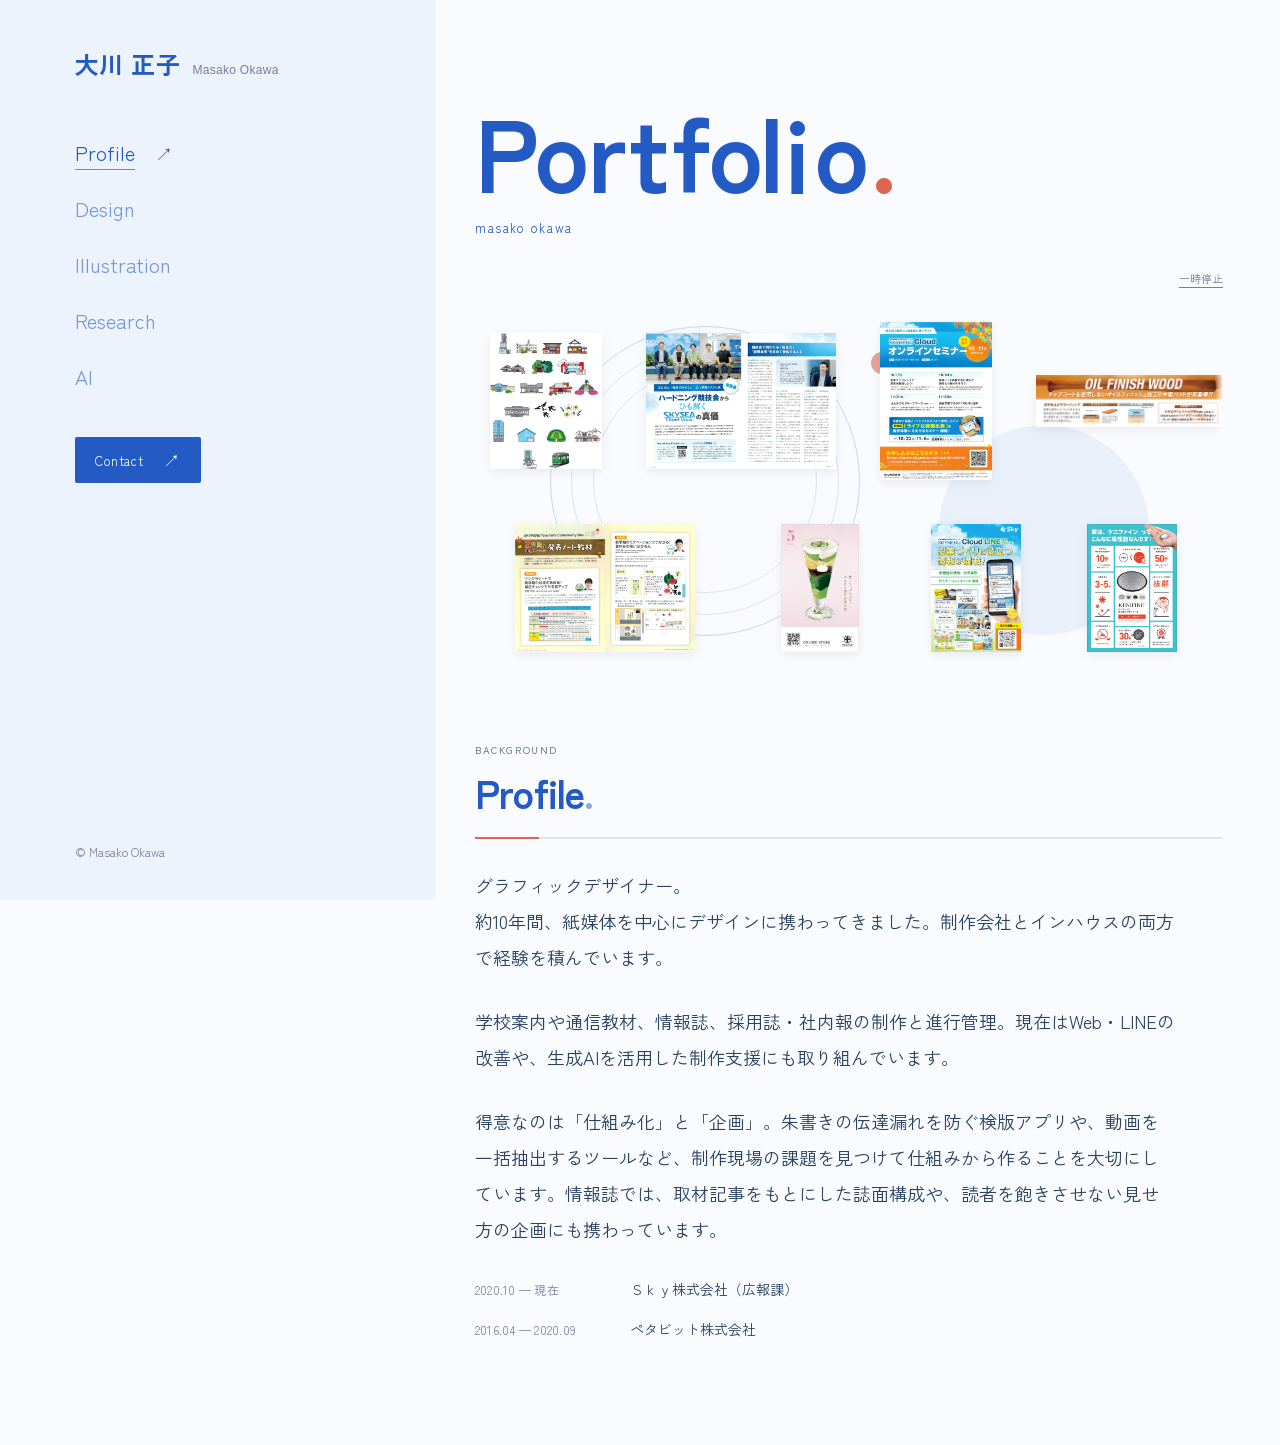
==== commit 6351b670: "Expand profile bio with strengths and role detail Co-Authored-By: Claude Sonnet 5 <noreply@anthropic" ====
--- a/index.html
+++ b/index.html
@@ -2,4 +2,4 @@
 <html lang="ja">
 <head><meta charset="utf-8"><meta name="viewport" content="width=device-width,initial-scale=1"><meta name="description" content="大川正子のポートフォリオ。デザイン、イラスト企画、リサーチ、AIを活用した制作の取り組み。"><title>Masako Okawa — Portfolio</title><meta name="theme-color" content="#245ac4"><link rel="stylesheet" href="style.css"><script src="app.js" defer></script></head>
 <body><a class="skip" href="#content">本文へ</a><main class="portfolio"><aside class="sidebar"><h1>大川 正子<span>Masako Okawa</span></h1><button class="mobile-menu-toggle" type="button" aria-expanded="false" aria-controls="category-navigation"><span class="menu-icon" aria-hidden="true"></span>Menu</button><nav id="category-navigation" aria-label="プロフィールと作品"><button class="menu-link profile-link" data-view="profile" aria-controls="content" aria-pressed="true"><span>Profile</span></button><button class="menu-link design" data-view="design" aria-controls="content" aria-pressed="false"><span>Design</span></button><button class="menu-link illustration" data-view="illustration" aria-controls="content" aria-pressed="false"><span>Illustration</span></button><button class="menu-link research" data-view="research" aria-controls="content" aria-pressed="false"><span>Research</span></button><button class="menu-link ai" data-view="ai" aria-controls="content" aria-pressed="false"><span>AI</span></button></nav><a class="contact-button" href="mailto:masako.okawa0301@gmail.com" aria-label="Contact：メールで連絡する">Contact <span aria-hidden="true">↗</span></a><small class="copyright">© Masako Okawa</small></aside><section id="content" class="content" aria-live="polite" aria-atomic="true" aria-label="プロフィールと作品" tabindex="-1"><h2>Profile</h2><p>グラフィックデザイナー。約10年間、紙媒体を中心に制作に携わり、Web・LINEの改善や生成AIを活用した制作支援にも取り組んでいます。</p></section></main>
-<template id="profile-template"><div class="profile"><header class="intro"><h2 class="intro-title">Portfolio<span class="intro-period">.</span></h2><p class="hero-name">masako okawa</p><div class="intro-works"><a href="#design" aria-label="Designの作品を見る"><img src="assets/portfolio-clark-1.webp" width="1444" height="1047" alt="クラーク記念国際高等学校の学校案内"><span>Design <span aria-hidden="true">↗</span></span></a><a href="#illustration" aria-label="Illustrationの作品を見る"><img src="assets/popy-5-2019-08.webp" width="2527" height="1701" alt="通信教材ポピーのブラジルを題材にした外表紙"><span>Illustration <span aria-hidden="true">↗</span></span></a></div></header><section class="profile-bio" aria-labelledby="profile-heading"><h3 id="profile-heading" class="section-heading" data-kicker="BACKGROUND"><span>Profile</span></h3><p>グラフィックデザイナー。<br>約10年間、紙媒体を中心にデザインに携わってきました。</p><p>学校案内や通信教材、情報誌、採用誌・社内報の制作と進行管理。現在はWeb・LINEの改善や、生成AIを活用した制作支援にも取り組んでいます。</p><div class="career"><p><span>2020.10 — 現在</span>Ｓｋｙ株式会社</p><p><span>2016.04 — 2020.09</span>ペタビット株式会社</p></div></section></div></template><dialog id="image-viewer" aria-label="作品の拡大表示"><button class="viewer-close" aria-label="拡大表示を閉じる">×</button><img id="viewer-image" alt=""><p id="viewer-caption"></p></dialog></body></html>
+<template id="profile-template"><div class="profile"><header class="intro"><h2 class="intro-title">Portfolio<span class="intro-period">.</span></h2><p class="hero-name">masako okawa</p><div class="intro-works"><a href="#design" aria-label="Designの作品を見る"><img src="assets/portfolio-clark-1.webp" width="1444" height="1047" alt="クラーク記念国際高等学校の学校案内"><span>Design <span aria-hidden="true">↗</span></span></a><a href="#illustration" aria-label="Illustrationの作品を見る"><img src="assets/popy-5-2019-08.webp" width="2527" height="1701" alt="通信教材ポピーのブラジルを題材にした外表紙"><span>Illustration <span aria-hidden="true">↗</span></span></a></div></header><section class="profile-bio" aria-labelledby="profile-heading"><h3 id="profile-heading" class="section-heading" data-kicker="BACKGROUND"><span>Profile</span></h3><p>グラフィックデザイナー。<br>約10年間、紙媒体を中心にデザインに携わってきました。制作会社とインハウスの両方で経験を積んでいます。</p><p>学校案内や通信教材、情報誌、採用誌・社内報の制作と進行管理。現在はWeb・LINEの改善や、生成AIを活用した制作支援にも取り組んでいます。</p><p>得意なのは「仕組み化」と「企画」。朱書きの伝達漏れを防ぐ検版アプリや、動画を一括抽出するツールなど、制作現場の課題を見つけて仕組みから作ることを大切にしています。情報誌では、取材記事をもとにした誌面構成や、読者を飽きさせない見せ方の企画にも携わっています。</p><div class="career"><p><span>2020.10 — 現在</span>Ｓｋｙ株式会社（広報課）</p><p><span>2016.04 — 2020.09</span>ペタビット株式会社</p></div></section></div></template><dialog id="image-viewer" aria-label="作品の拡大表示"><button class="viewer-close" aria-label="拡大表示を閉じる">×</button><img id="viewer-image" alt=""><p id="viewer-caption"></p></dialog></body></html>
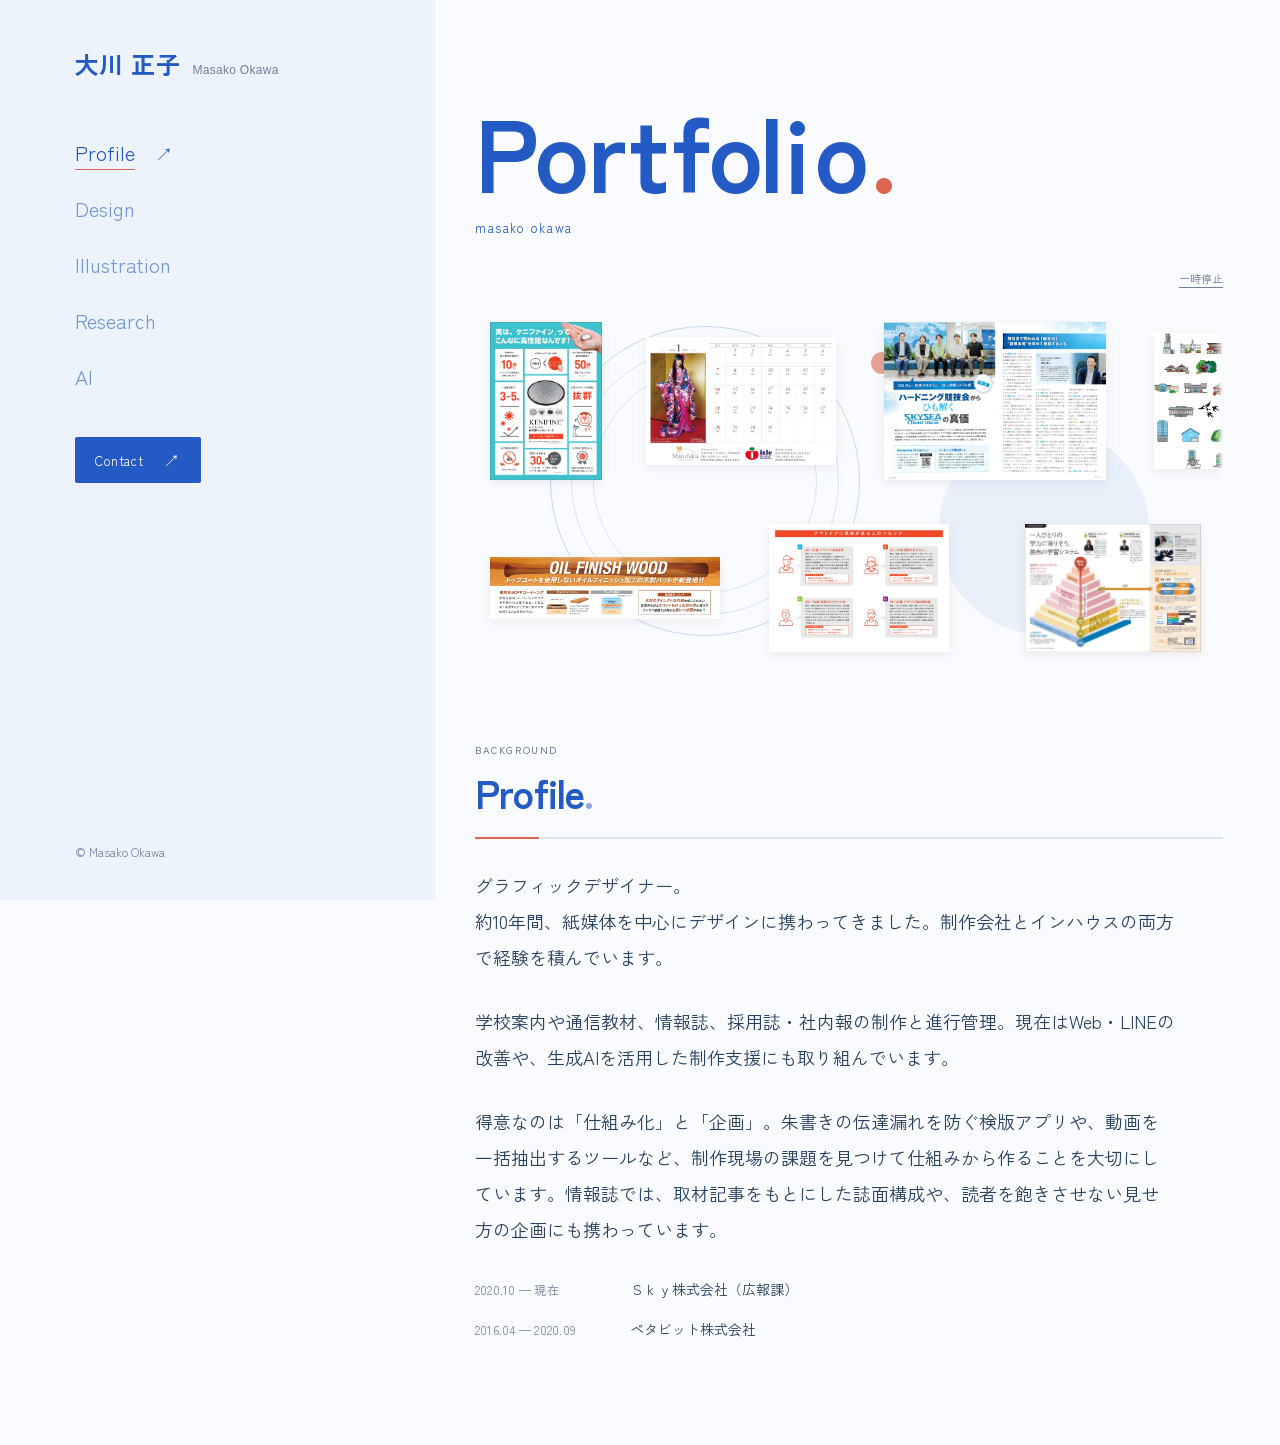
==== commit 16b9ea97: "OGPタグとfaviconを追加 - og:title/description/image、twitter:cardを追加（SNS・メールでURL共有時のプレビュー対応） - ブランドカラーに合わせた" ====
--- a/index.html
+++ b/index.html
@@ -1,5 +1,5 @@
 <!doctype html>
 <html lang="ja">
-<head><meta charset="utf-8"><meta name="viewport" content="width=device-width,initial-scale=1"><meta name="description" content="大川正子のポートフォリオ。デザイン、イラスト企画、リサーチ、AIを活用した制作の取り組み。"><title>Masako Okawa — Portfolio</title><meta name="theme-color" content="#245ac4"><link rel="stylesheet" href="style.css"><script src="app.js" defer></script></head>
+<head><meta charset="utf-8"><meta name="viewport" content="width=device-width,initial-scale=1"><meta name="description" content="大川正子のポートフォリオ。デザイン、イラスト企画、リサーチ、AIを活用した制作の取り組み。"><title>Masako Okawa — Portfolio</title><meta name="theme-color" content="#245ac4"><link rel="canonical" href="https://masakookawa0301-byte.github.io/masako-okawa-portfolio/"><meta property="og:type" content="website"><meta property="og:site_name" content="Masako Okawa — Portfolio"><meta property="og:title" content="大川正子 ポートフォリオ | Masako Okawa"><meta property="og:description" content="グラフィックデザイナー・大川正子のポートフォリオ。デザイン、イラスト企画、リサーチ、AIを活用した制作の取り組み。"><meta property="og:url" content="https://masakookawa0301-byte.github.io/masako-okawa-portfolio/"><meta property="og:image" content="https://masakookawa0301-byte.github.io/masako-okawa-portfolio/assets/ogp-card.png"><meta property="og:image:width" content="1200"><meta property="og:image:height" content="630"><meta property="og:locale" content="ja_JP"><meta name="twitter:card" content="summary_large_image"><meta name="twitter:title" content="大川正子 ポートフォリオ | Masako Okawa"><meta name="twitter:description" content="グラフィックデザイナー・大川正子のポートフォリオ。デザイン、イラスト企画、リサーチ、AIを活用した制作の取り組み。"><meta name="twitter:image" content="https://masakookawa0301-byte.github.io/masako-okawa-portfolio/assets/ogp-card.png"><link rel="icon" href="favicon.ico" sizes="any"><link rel="icon" type="image/png" sizes="32x32" href="assets/favicon-32.png"><link rel="icon" type="image/png" sizes="16x16" href="assets/favicon-16.png"><link rel="apple-touch-icon" href="assets/apple-touch-icon.png"><link rel="stylesheet" href="style.css"><script src="app.js" defer></script></head>
 <body><a class="skip" href="#content">本文へ</a><main class="portfolio"><aside class="sidebar"><h1>大川 正子<span>Masako Okawa</span></h1><button class="mobile-menu-toggle" type="button" aria-expanded="false" aria-controls="category-navigation"><span class="menu-icon" aria-hidden="true"></span>Menu</button><nav id="category-navigation" aria-label="プロフィールと作品"><button class="menu-link profile-link" data-view="profile" aria-controls="content" aria-pressed="true"><span>Profile</span></button><button class="menu-link design" data-view="design" aria-controls="content" aria-pressed="false"><span>Design</span></button><button class="menu-link illustration" data-view="illustration" aria-controls="content" aria-pressed="false"><span>Illustration</span></button><button class="menu-link research" data-view="research" aria-controls="content" aria-pressed="false"><span>Research</span></button><button class="menu-link ai" data-view="ai" aria-controls="content" aria-pressed="false"><span>AI</span></button></nav><a class="contact-button" href="mailto:masako.okawa0301@gmail.com" aria-label="Contact：メールで連絡する">Contact <span aria-hidden="true">↗</span></a><small class="copyright">© Masako Okawa</small></aside><section id="content" class="content" aria-live="polite" aria-atomic="true" aria-label="プロフィールと作品" tabindex="-1"><h2>Profile</h2><p>グラフィックデザイナー。約10年間、紙媒体を中心に制作に携わり、Web・LINEの改善や生成AIを活用した制作支援にも取り組んでいます。</p></section></main>
 <template id="profile-template"><div class="profile"><header class="intro"><h2 class="intro-title">Portfolio<span class="intro-period">.</span></h2><p class="hero-name">masako okawa</p><div class="intro-works"><a href="#design" aria-label="Designの作品を見る"><img src="assets/portfolio-clark-1.webp" width="1444" height="1047" alt="クラーク記念国際高等学校の学校案内"><span>Design <span aria-hidden="true">↗</span></span></a><a href="#illustration" aria-label="Illustrationの作品を見る"><img src="assets/popy-5-2019-08.webp" width="2527" height="1701" alt="通信教材ポピーのブラジルを題材にした外表紙"><span>Illustration <span aria-hidden="true">↗</span></span></a></div></header><section class="profile-bio" aria-labelledby="profile-heading"><h3 id="profile-heading" class="section-heading" data-kicker="BACKGROUND"><span>Profile</span></h3><p>グラフィックデザイナー。<br>約10年間、紙媒体を中心にデザインに携わってきました。制作会社とインハウスの両方で経験を積んでいます。</p><p>学校案内や通信教材、情報誌、採用誌・社内報の制作と進行管理。現在はWeb・LINEの改善や、生成AIを活用した制作支援にも取り組んでいます。</p><p>得意なのは「仕組み化」と「企画」。朱書きの伝達漏れを防ぐ検版アプリや、動画を一括抽出するツールなど、制作現場の課題を見つけて仕組みから作ることを大切にしています。情報誌では、取材記事をもとにした誌面構成や、読者を飽きさせない見せ方の企画にも携わっています。</p><div class="career"><p><span>2020.10 — 現在</span>Ｓｋｙ株式会社（広報課）</p><p><span>2016.04 — 2020.09</span>ペタビット株式会社</p></div></section></div></template><dialog id="image-viewer" aria-label="作品の拡大表示"><button class="viewer-close" aria-label="拡大表示を閉じる">×</button><img id="viewer-image" alt=""><p id="viewer-caption"></p></dialog></body></html>
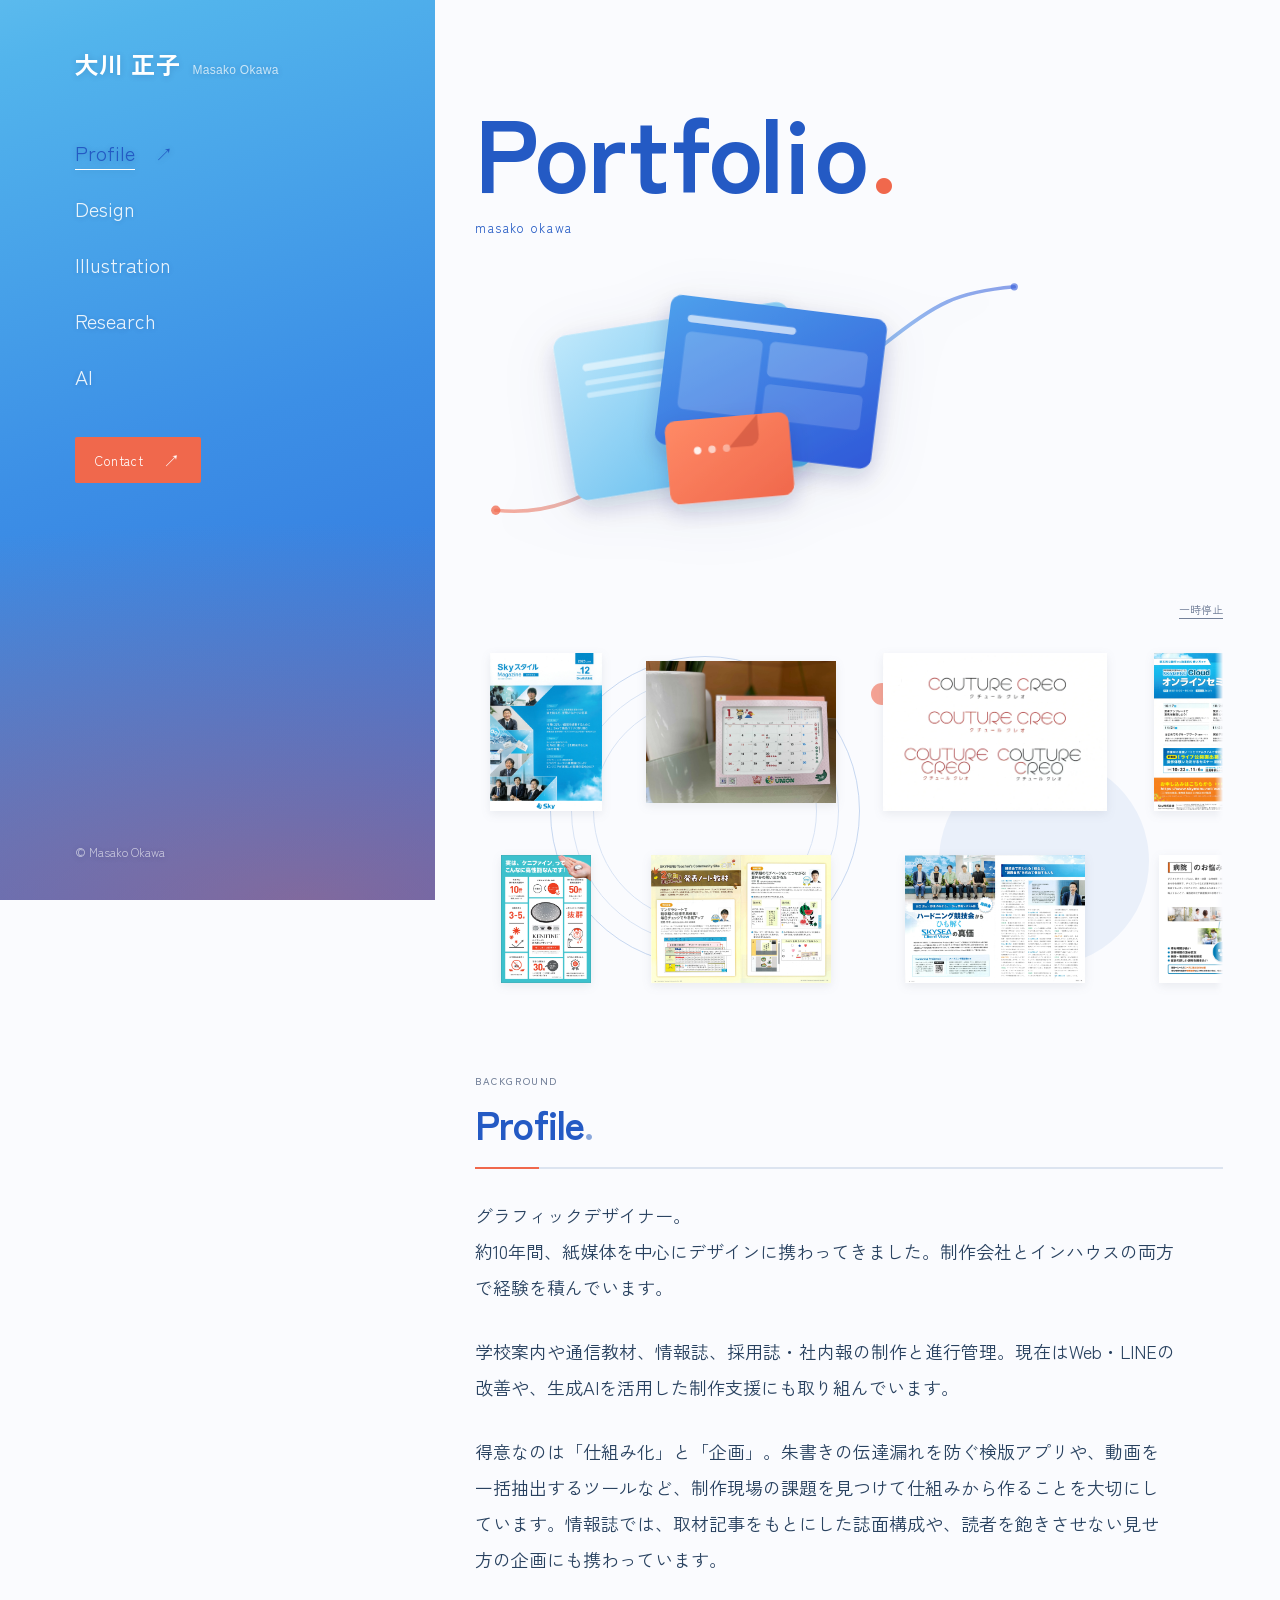
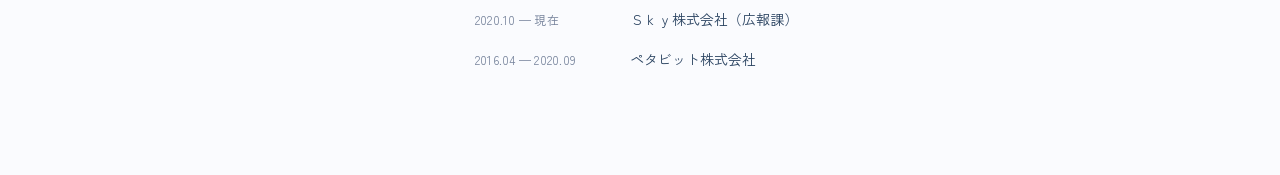
==== commit bd383c78: "Profileヒーローに抽象グラフィックを追加 「紙・Web・LINEをつなぐ」を、重なり合う紙・画面・メッセージの カードと、それらを結ぶ一本のラインで表現した抽象イラストを追加。 サイドバーと同系" ====
--- a/index.html
+++ b/index.html
@@ -2,4 +2,4 @@
 <html lang="ja">
 <head><meta charset="utf-8"><meta name="viewport" content="width=device-width,initial-scale=1"><meta name="description" content="大川正子のポートフォリオ。デザイン、イラスト企画、リサーチ、AIを活用した制作の取り組み。"><title>Masako Okawa — Portfolio</title><meta name="theme-color" content="#245ac4"><link rel="canonical" href="https://masakookawa0301-byte.github.io/masako-okawa-portfolio/"><meta property="og:type" content="website"><meta property="og:site_name" content="Masako Okawa — Portfolio"><meta property="og:title" content="大川正子 ポートフォリオ | Masako Okawa"><meta property="og:description" content="グラフィックデザイナー・大川正子のポートフォリオ。デザイン、イラスト企画、リサーチ、AIを活用した制作の取り組み。"><meta property="og:url" content="https://masakookawa0301-byte.github.io/masako-okawa-portfolio/"><meta property="og:image" content="https://masakookawa0301-byte.github.io/masako-okawa-portfolio/assets/ogp-card.png"><meta property="og:image:width" content="1200"><meta property="og:image:height" content="630"><meta property="og:locale" content="ja_JP"><meta name="twitter:card" content="summary_large_image"><meta name="twitter:title" content="大川正子 ポートフォリオ | Masako Okawa"><meta name="twitter:description" content="グラフィックデザイナー・大川正子のポートフォリオ。デザイン、イラスト企画、リサーチ、AIを活用した制作の取り組み。"><meta name="twitter:image" content="https://masakookawa0301-byte.github.io/masako-okawa-portfolio/assets/ogp-card.png"><link rel="icon" href="favicon.ico" sizes="any"><link rel="icon" type="image/png" sizes="32x32" href="assets/favicon-32.png"><link rel="icon" type="image/png" sizes="16x16" href="assets/favicon-16.png"><link rel="apple-touch-icon" href="assets/apple-touch-icon.png"><link rel="stylesheet" href="style.css"><script src="app.js" defer></script></head>
 <body><a class="skip" href="#content">本文へ</a><main class="portfolio"><aside class="sidebar"><h1>大川 正子<span>Masako Okawa</span></h1><button class="mobile-menu-toggle" type="button" aria-expanded="false" aria-controls="category-navigation"><span class="menu-icon" aria-hidden="true"></span>Menu</button><nav id="category-navigation" aria-label="プロフィールと作品"><button class="menu-link profile-link" data-view="profile" aria-controls="content" aria-pressed="true"><span>Profile</span></button><button class="menu-link design" data-view="design" aria-controls="content" aria-pressed="false"><span>Design</span></button><button class="menu-link illustration" data-view="illustration" aria-controls="content" aria-pressed="false"><span>Illustration</span></button><button class="menu-link research" data-view="research" aria-controls="content" aria-pressed="false"><span>Research</span></button><button class="menu-link ai" data-view="ai" aria-controls="content" aria-pressed="false"><span>AI</span></button></nav><a class="contact-button" href="mailto:masako.okawa0301@gmail.com" aria-label="Contact：メールで連絡する">Contact <span aria-hidden="true">↗</span></a><small class="copyright">© Masako Okawa</small></aside><section id="content" class="content" aria-live="polite" aria-atomic="true" aria-label="プロフィールと作品" tabindex="-1"><h2>Profile</h2><p>グラフィックデザイナー。約10年間、紙媒体を中心に制作に携わり、Web・LINEの改善や生成AIを活用した制作支援にも取り組んでいます。</p></section></main>
-<template id="profile-template"><div class="profile"><header class="intro"><h2 class="intro-title">Portfolio<span class="intro-period">.</span></h2><p class="hero-name">masako okawa</p><div class="intro-works"><a href="#design" aria-label="Designの作品を見る"><img src="assets/portfolio-clark-1.webp" width="1444" height="1047" alt="クラーク記念国際高等学校の学校案内"><span>Design <span aria-hidden="true">↗</span></span></a><a href="#illustration" aria-label="Illustrationの作品を見る"><img src="assets/popy-5-2019-08.webp" width="2527" height="1701" alt="通信教材ポピーのブラジルを題材にした外表紙"><span>Illustration <span aria-hidden="true">↗</span></span></a></div></header><section class="profile-bio" aria-labelledby="profile-heading"><h3 id="profile-heading" class="section-heading" data-kicker="BACKGROUND"><span>Profile</span></h3><p>グラフィックデザイナー。<br>約10年間、紙媒体を中心にデザインに携わってきました。制作会社とインハウスの両方で経験を積んでいます。</p><p>学校案内や通信教材、情報誌、採用誌・社内報の制作と進行管理。現在はWeb・LINEの改善や、生成AIを活用した制作支援にも取り組んでいます。</p><p>得意なのは「仕組み化」と「企画」。朱書きの伝達漏れを防ぐ検版アプリや、動画を一括抽出するツールなど、制作現場の課題を見つけて仕組みから作ることを大切にしています。情報誌では、取材記事をもとにした誌面構成や、読者を飽きさせない見せ方の企画にも携わっています。</p><div class="career"><p><span>2020.10 — 現在</span>Ｓｋｙ株式会社（広報課）</p><p><span>2016.04 — 2020.09</span>ペタビット株式会社</p></div></section></div></template><dialog id="image-viewer" aria-label="作品の拡大表示"><button class="viewer-close" aria-label="拡大表示を閉じる">×</button><img id="viewer-image" alt=""><p id="viewer-caption"></p></dialog></body></html>
+<template id="profile-template"><div class="profile"><header class="intro"><h2 class="intro-title">Portfolio<span class="intro-period">.</span></h2><p class="hero-name">masako okawa</p><img class="hero-visual" src="assets/hero-visual.svg" width="1080" height="560" alt="紙・Web・LINEをつなぐデザインを表した抽象グラフィック" loading="eager"><div class="intro-works"><a href="#design" aria-label="Designの作品を見る"><img src="assets/portfolio-clark-1.webp" width="1444" height="1047" alt="クラーク記念国際高等学校の学校案内"><span>Design <span aria-hidden="true">↗</span></span></a><a href="#illustration" aria-label="Illustrationの作品を見る"><img src="assets/popy-5-2019-08.webp" width="2527" height="1701" alt="通信教材ポピーのブラジルを題材にした外表紙"><span>Illustration <span aria-hidden="true">↗</span></span></a></div></header><section class="profile-bio" aria-labelledby="profile-heading"><h3 id="profile-heading" class="section-heading" data-kicker="BACKGROUND"><span>Profile</span></h3><p>グラフィックデザイナー。<br>約10年間、紙媒体を中心にデザインに携わってきました。制作会社とインハウスの両方で経験を積んでいます。</p><p>学校案内や通信教材、情報誌、採用誌・社内報の制作と進行管理。現在はWeb・LINEの改善や、生成AIを活用した制作支援にも取り組んでいます。</p><p>得意なのは「仕組み化」と「企画」。朱書きの伝達漏れを防ぐ検版アプリや、動画を一括抽出するツールなど、制作現場の課題を見つけて仕組みから作ることを大切にしています。情報誌では、取材記事をもとにした誌面構成や、読者を飽きさせない見せ方の企画にも携わっています。</p><div class="career"><p><span>2020.10 — 現在</span>Ｓｋｙ株式会社（広報課）</p><p><span>2016.04 — 2020.09</span>ペタビット株式会社</p></div></section></div></template><dialog id="image-viewer" aria-label="作品の拡大表示"><button class="viewer-close" aria-label="拡大表示を閉じる">×</button><img id="viewer-image" alt=""><p id="viewer-caption"></p></dialog></body></html>
--- a/style.css
+++ b/style.css
@@ -66,13 +66,13 @@
 @media(max-width:650px){.content>h2.section-heading{font-size:42px;margin-bottom:30px;padding-bottom:22px}.profile-bio h3.section-heading{font-size:36px}.content>h2.section-heading:before,.profile-bio h3.section-heading:before{font-size:9px;margin-bottom:12px}}
 @media(prefers-reduced-motion:reduce){.section-heading>span,.content>h2.section-heading:before,.profile-bio h3.section-heading:before,.content>h2.section-heading:after,.profile-bio h3.section-heading:after{animation:none}}
 /* Pale blue navigation field separates browsing from the artwork. */
-.sidebar{isolation:isolate}.sidebar:before{content:'';position:absolute;z-index:-1;top:-45px;left:-100vw;right:-40px;height:100vh;background:#edf3fc;pointer-events:none}
+.sidebar{isolation:isolate}.sidebar:before{content:'';position:absolute;z-index:-1;top:-45px;left:-100vw;right:-40px;height:100vh;background:#edf3fc url('assets/sidebar-network.svg') top right/440px auto no-repeat;pointer-events:none}
 @media(max-width:1100px){.sidebar:before{right:-22.5px}}
 @media(max-width:800px){.sidebar:before{top:-35px;right:-17.5px}}
 @media(max-width:650px){.sidebar{padding-bottom:24px}.sidebar:before{top:-28px;left:-24px;right:-24px;bottom:0;height:auto}.content{padding-top:34px}}
 @media(max-width:650px){.sidebar{position:relative;top:auto}}
 /* Warm accent starts the heading rule; a handwritten name softens the navigation. */
-:root{--accent:#dc6652}
+:root{--accent:#f0684c}
 .content>h2.section-heading:after,.profile-bio h3.section-heading:after{height:2px;background:linear-gradient(90deg,var(--accent) 0 64px,#dce4f0 64px);animation:accent-rule .95s .12s cubic-bezier(.16,.65,.25,1) both}
 @keyframes accent-rule{0%{transform:scaleX(0);opacity:0}20%{opacity:1}100%{transform:scaleX(1);opacity:1}}
 .sidebar h1>span{font-family:'Snell Roundhand','Apple Chancery','Segoe Script','Brush Script MT',cursive;font-size:27px;font-weight:400;line-height:1.5;letter-spacing:.01em;color:var(--ink);margin-top:3px}
@@ -251,7 +251,7 @@
 
 .profile h2.intro-title .title-letter{margin-right:.025em}
 .profile h2.intro-title .title-letter:last-child{margin-right:0}
-@media(max-width:650px){.profile h2.intro-title{font-size:21cqw}}
+@media(max-width:650px){.profile h2.intro-title{font-size:15cqw}}
 
 /* Optical pair adjustments, with room retained around r/t/f. */
 .profile h2.intro-title .title-letter:nth-child(1){margin-right:-.045em}
@@ -278,7 +278,7 @@
 .orbit-ring{width:310px;height:310px;left:10%;top:6%;border:1px solid #c6d7f0;animation:orbit-drift 18s ease-in-out infinite alternate}
 .orbit-ring:before,.orbit-ring:after{content:'';position:absolute;inset:20px;border:1px solid #d8e3f4;border-radius:50%}.orbit-ring:after{inset:42px}
 .orbit-disc{width:210px;height:210px;left:62%;top:32%;background:#eaf0fa;animation:disc-drift 15s ease-in-out -6s infinite alternate}
-.orbit-dot{width:22px;height:22px;left:53%;top:13%;background:#dc6652;opacity:.6;animation:dot-drift 12s ease-in-out -3s infinite alternate}
+.orbit-dot{width:22px;height:22px;left:53%;top:13%;background:#f0684c;opacity:.6;animation:dot-drift 12s ease-in-out -3s infinite alternate}
 @keyframes orbit-drift{from{transform:translate(-45px,20px) scale(.9)}to{transform:translate(105px,-35px) scale(1.1)}}
 @keyframes disc-drift{from{transform:translate(45px,-25px) scale(.9)}to{transform:translate(-95px,40px) scale(1.1)}}
 @keyframes dot-drift{from{transform:translate(80px,-5px)}to{transform:translate(-100px,170px)}}
@@ -299,3 +299,26 @@
 @media(max-width:650px){.sidebar h1{letter-spacing:.02em}}
 /* Back on the bold gothic, restore its tuned optical kerning (set earlier in the file). */
 
+/* Bold mesh-gradient treatment for the sidebar's blue field, replacing the flat tint. */
+.sidebar:before{background:radial-gradient(120% 70% at 92% 100%,rgba(240,104,76,.42),transparent 60%),radial-gradient(90% 60% at 6% -6%,rgba(255,255,255,.5),transparent 55%),linear-gradient(162deg,#8ddcf7 0%,#52b4ec 32%,#3c8fe6 62%,#2f68d8 100%)}
+.sidebar h1{color:#fff}
+.sidebar h1>span{color:rgba(255,255,255,.72)}
+.sidebar nav{border-color:rgba(255,255,255,.22)}
+.menu-link{color:#fff;opacity:.88;text-shadow:0 1px 6px rgba(15,40,90,.22)}
+.menu-link:hover,.menu-link[aria-pressed="true"]{opacity:1}
+.sidebar h1,.copyright{text-shadow:0 1px 6px rgba(15,40,90,.18)}
+.menu-link[aria-pressed="true"]>span:last-child,.menu-link:hover>span:last-child{text-decoration-color:#fff}
+.bubble{border-color:rgba(255,255,255,.6);background:radial-gradient(ellipse at 25% 22%,#ffffffee 5%,#ffffff80 28%,transparent 65%),linear-gradient(140deg,#ffffff66,#ffffff22 50%,var(--tone))}
+.copyright{color:rgba(255,255,255,.62)}
+.contact-button{background:var(--accent);color:#fff}
+.contact-button:hover{background:#d14f36}
+.contact-button:focus-visible{outline-color:#fff}
+@media(max-width:650px){
+ .sidebar:before{background:linear-gradient(135deg,#8ddcf7 0%,#4ea9ea 55%,#2f68d8 100%)}
+ .sidebar nav,.sidebar.is-compact nav{background:transparent}
+}
+
+/* Abstract hero graphic: paper, screen and message cards threaded by a connecting line. */
+.hero-visual{display:block;width:min(100%,560px);height:auto;margin:28px 0 36px;filter:drop-shadow(0 10px 28px rgba(19,38,94,.08))}
+@media(max-width:650px){.hero-visual{width:min(100%,380px);margin:18px 0 26px}}
+
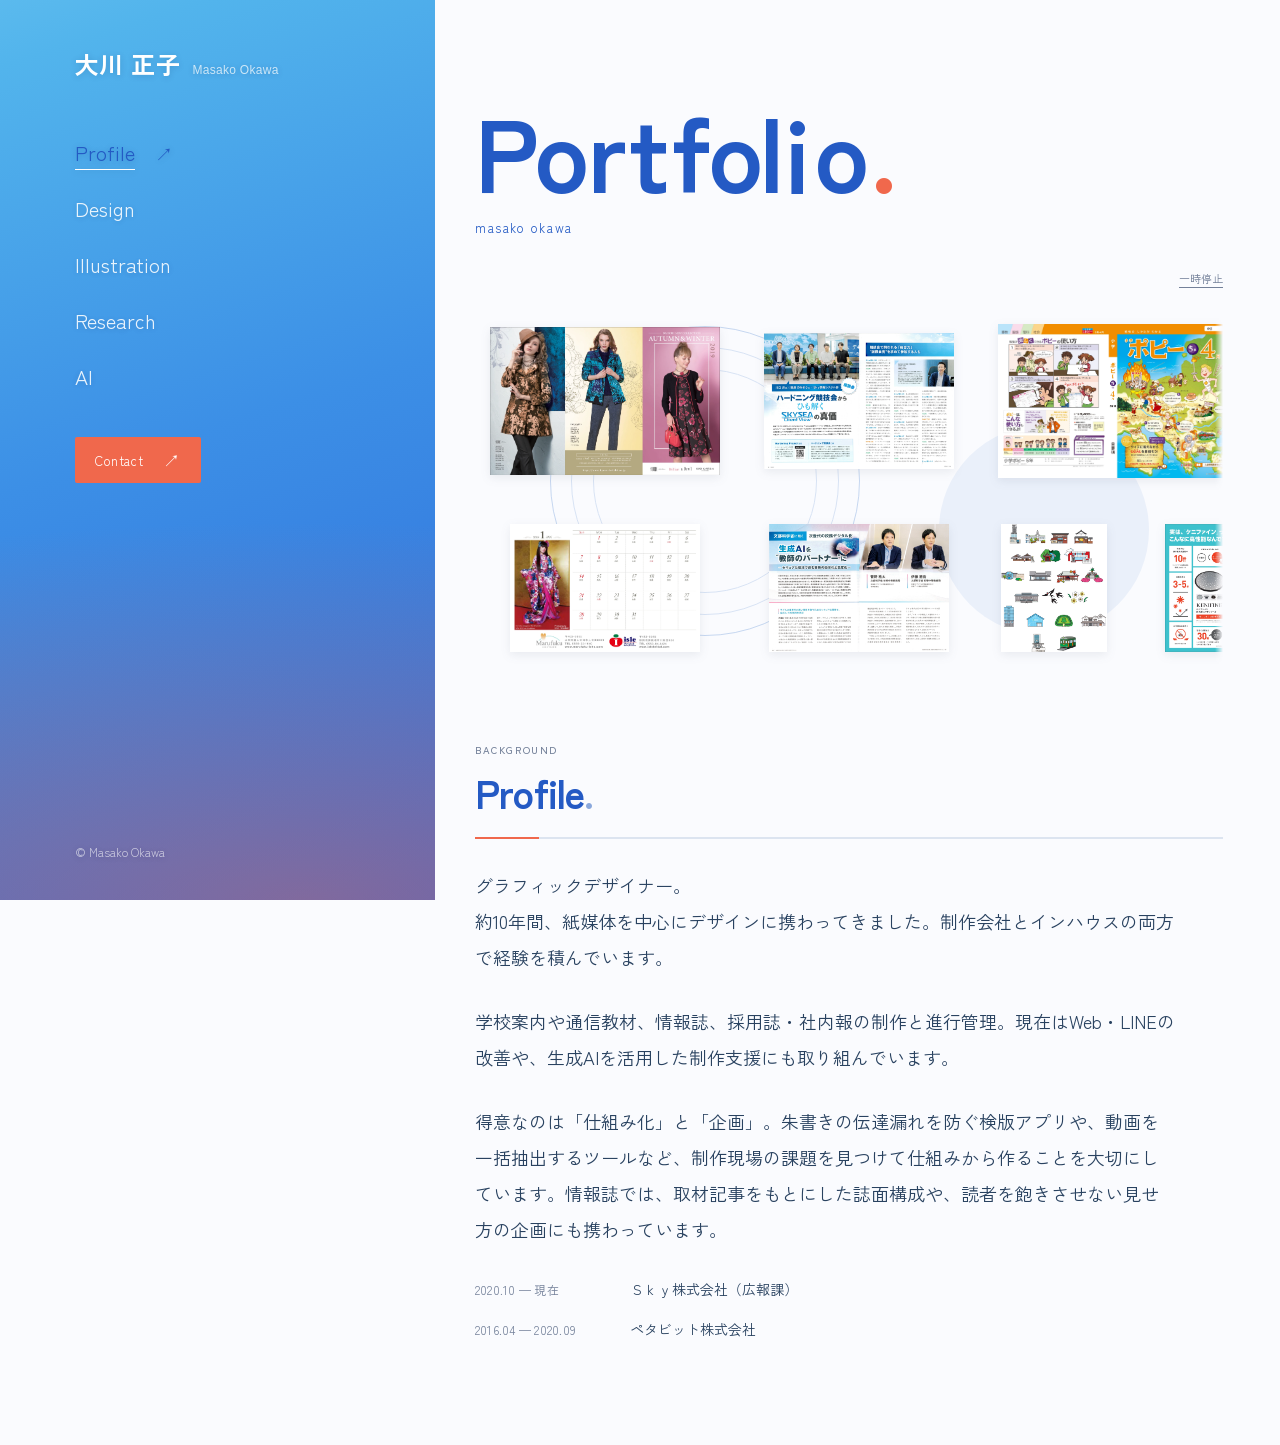
==== commit a8d32faa: "メインイメージ案を取り下げ カード+ラインの抽象グラフィックが合わないとのことで撤去。  Co-Authored-By: Claude Sonnet 5 <noreply@anthropic.com>" ====
--- a/index.html
+++ b/index.html
@@ -2,4 +2,4 @@
 <html lang="ja">
 <head><meta charset="utf-8"><meta name="viewport" content="width=device-width,initial-scale=1"><meta name="description" content="大川正子のポートフォリオ。デザイン、イラスト企画、リサーチ、AIを活用した制作の取り組み。"><title>Masako Okawa — Portfolio</title><meta name="theme-color" content="#245ac4"><link rel="canonical" href="https://masakookawa0301-byte.github.io/masako-okawa-portfolio/"><meta property="og:type" content="website"><meta property="og:site_name" content="Masako Okawa — Portfolio"><meta property="og:title" content="大川正子 ポートフォリオ | Masako Okawa"><meta property="og:description" content="グラフィックデザイナー・大川正子のポートフォリオ。デザイン、イラスト企画、リサーチ、AIを活用した制作の取り組み。"><meta property="og:url" content="https://masakookawa0301-byte.github.io/masako-okawa-portfolio/"><meta property="og:image" content="https://masakookawa0301-byte.github.io/masako-okawa-portfolio/assets/ogp-card.png"><meta property="og:image:width" content="1200"><meta property="og:image:height" content="630"><meta property="og:locale" content="ja_JP"><meta name="twitter:card" content="summary_large_image"><meta name="twitter:title" content="大川正子 ポートフォリオ | Masako Okawa"><meta name="twitter:description" content="グラフィックデザイナー・大川正子のポートフォリオ。デザイン、イラスト企画、リサーチ、AIを活用した制作の取り組み。"><meta name="twitter:image" content="https://masakookawa0301-byte.github.io/masako-okawa-portfolio/assets/ogp-card.png"><link rel="icon" href="favicon.ico" sizes="any"><link rel="icon" type="image/png" sizes="32x32" href="assets/favicon-32.png"><link rel="icon" type="image/png" sizes="16x16" href="assets/favicon-16.png"><link rel="apple-touch-icon" href="assets/apple-touch-icon.png"><link rel="stylesheet" href="style.css"><script src="app.js" defer></script></head>
 <body><a class="skip" href="#content">本文へ</a><main class="portfolio"><aside class="sidebar"><h1>大川 正子<span>Masako Okawa</span></h1><button class="mobile-menu-toggle" type="button" aria-expanded="false" aria-controls="category-navigation"><span class="menu-icon" aria-hidden="true"></span>Menu</button><nav id="category-navigation" aria-label="プロフィールと作品"><button class="menu-link profile-link" data-view="profile" aria-controls="content" aria-pressed="true"><span>Profile</span></button><button class="menu-link design" data-view="design" aria-controls="content" aria-pressed="false"><span>Design</span></button><button class="menu-link illustration" data-view="illustration" aria-controls="content" aria-pressed="false"><span>Illustration</span></button><button class="menu-link research" data-view="research" aria-controls="content" aria-pressed="false"><span>Research</span></button><button class="menu-link ai" data-view="ai" aria-controls="content" aria-pressed="false"><span>AI</span></button></nav><a class="contact-button" href="mailto:masako.okawa0301@gmail.com" aria-label="Contact：メールで連絡する">Contact <span aria-hidden="true">↗</span></a><small class="copyright">© Masako Okawa</small></aside><section id="content" class="content" aria-live="polite" aria-atomic="true" aria-label="プロフィールと作品" tabindex="-1"><h2>Profile</h2><p>グラフィックデザイナー。約10年間、紙媒体を中心に制作に携わり、Web・LINEの改善や生成AIを活用した制作支援にも取り組んでいます。</p></section></main>
-<template id="profile-template"><div class="profile"><header class="intro"><h2 class="intro-title">Portfolio<span class="intro-period">.</span></h2><p class="hero-name">masako okawa</p><img class="hero-visual" src="assets/hero-visual.svg" width="1080" height="560" alt="紙・Web・LINEをつなぐデザインを表した抽象グラフィック" loading="eager"><div class="intro-works"><a href="#design" aria-label="Designの作品を見る"><img src="assets/portfolio-clark-1.webp" width="1444" height="1047" alt="クラーク記念国際高等学校の学校案内"><span>Design <span aria-hidden="true">↗</span></span></a><a href="#illustration" aria-label="Illustrationの作品を見る"><img src="assets/popy-5-2019-08.webp" width="2527" height="1701" alt="通信教材ポピーのブラジルを題材にした外表紙"><span>Illustration <span aria-hidden="true">↗</span></span></a></div></header><section class="profile-bio" aria-labelledby="profile-heading"><h3 id="profile-heading" class="section-heading" data-kicker="BACKGROUND"><span>Profile</span></h3><p>グラフィックデザイナー。<br>約10年間、紙媒体を中心にデザインに携わってきました。制作会社とインハウスの両方で経験を積んでいます。</p><p>学校案内や通信教材、情報誌、採用誌・社内報の制作と進行管理。現在はWeb・LINEの改善や、生成AIを活用した制作支援にも取り組んでいます。</p><p>得意なのは「仕組み化」と「企画」。朱書きの伝達漏れを防ぐ検版アプリや、動画を一括抽出するツールなど、制作現場の課題を見つけて仕組みから作ることを大切にしています。情報誌では、取材記事をもとにした誌面構成や、読者を飽きさせない見せ方の企画にも携わっています。</p><div class="career"><p><span>2020.10 — 現在</span>Ｓｋｙ株式会社（広報課）</p><p><span>2016.04 — 2020.09</span>ペタビット株式会社</p></div></section></div></template><dialog id="image-viewer" aria-label="作品の拡大表示"><button class="viewer-close" aria-label="拡大表示を閉じる">×</button><img id="viewer-image" alt=""><p id="viewer-caption"></p></dialog></body></html>
+<template id="profile-template"><div class="profile"><header class="intro"><h2 class="intro-title">Portfolio<span class="intro-period">.</span></h2><p class="hero-name">masako okawa</p><div class="intro-works"><a href="#design" aria-label="Designの作品を見る"><img src="assets/portfolio-clark-1.webp" width="1444" height="1047" alt="クラーク記念国際高等学校の学校案内"><span>Design <span aria-hidden="true">↗</span></span></a><a href="#illustration" aria-label="Illustrationの作品を見る"><img src="assets/popy-5-2019-08.webp" width="2527" height="1701" alt="通信教材ポピーのブラジルを題材にした外表紙"><span>Illustration <span aria-hidden="true">↗</span></span></a></div></header><section class="profile-bio" aria-labelledby="profile-heading"><h3 id="profile-heading" class="section-heading" data-kicker="BACKGROUND"><span>Profile</span></h3><p>グラフィックデザイナー。<br>約10年間、紙媒体を中心にデザインに携わってきました。制作会社とインハウスの両方で経験を積んでいます。</p><p>学校案内や通信教材、情報誌、採用誌・社内報の制作と進行管理。現在はWeb・LINEの改善や、生成AIを活用した制作支援にも取り組んでいます。</p><p>得意なのは「仕組み化」と「企画」。朱書きの伝達漏れを防ぐ検版アプリや、動画を一括抽出するツールなど、制作現場の課題を見つけて仕組みから作ることを大切にしています。情報誌では、取材記事をもとにした誌面構成や、読者を飽きさせない見せ方の企画にも携わっています。</p><div class="career"><p><span>2020.10 — 現在</span>Ｓｋｙ株式会社（広報課）</p><p><span>2016.04 — 2020.09</span>ペタビット株式会社</p></div></section></div></template><dialog id="image-viewer" aria-label="作品の拡大表示"><button class="viewer-close" aria-label="拡大表示を閉じる">×</button><img id="viewer-image" alt=""><p id="viewer-caption"></p></dialog></body></html>
--- a/style.css
+++ b/style.css
@@ -318,7 +318,3 @@
  .sidebar nav,.sidebar.is-compact nav{background:transparent}
 }
 
-/* Abstract hero graphic: paper, screen and message cards threaded by a connecting line. */
-.hero-visual{display:block;width:min(100%,560px);height:auto;margin:28px 0 36px;filter:drop-shadow(0 10px 28px rgba(19,38,94,.08))}
-@media(max-width:650px){.hero-visual{width:min(100%,380px);margin:18px 0 26px}}
-
